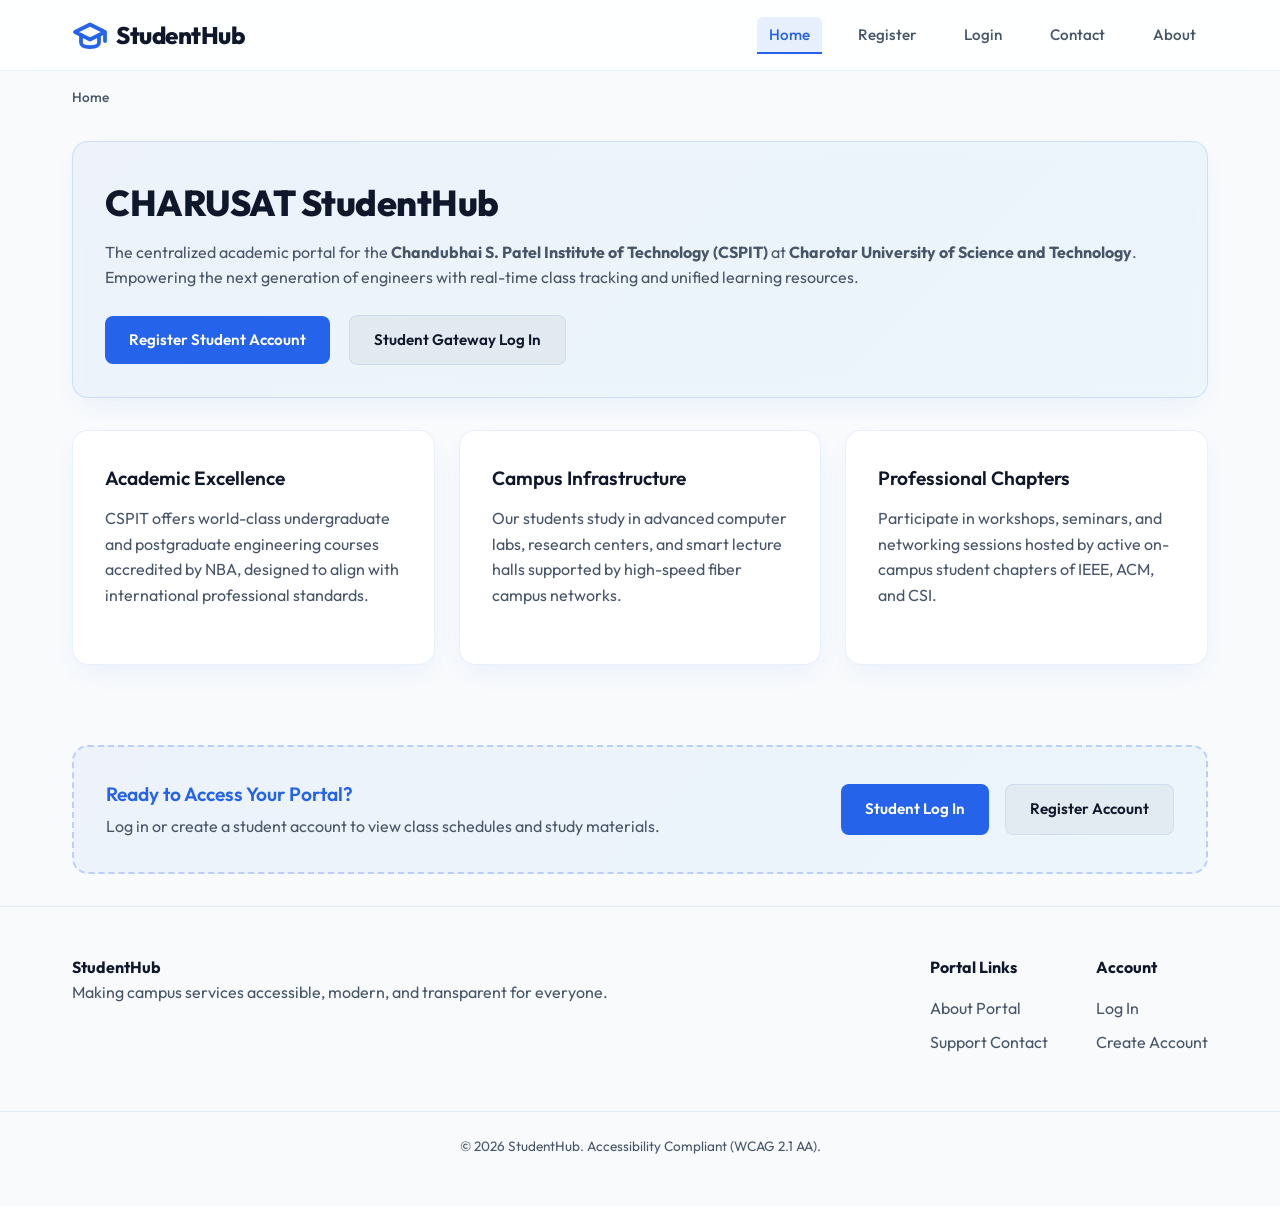
==== index.html @ b50165df "Initial commit" ====
<!DOCTYPE html>
<html lang="en">
<head>
  <meta charset="UTF-8">
  <meta name="viewport" content="width=device-width, initial-scale=1.0">
  <title>StudentHub - Empowering Campus Life</title>
  <meta name="description" content="Welcome to StudentHub, the central portal for students to manage timetable, courses, events, and community feedback.">
  <link rel="stylesheet" href="css/styles.css">
  <script src="js/auth.js" defer></script>
</head>
<body>

  <!-- Skip to Content Link -->
  <a href="#main-content" class="skip-link">Skip to main content</a>

  <!-- Header -->
  <header>
    <div class="header-container">
      <a href="index.html" class="logo-link" aria-label="StudentHub Home">
        <span class="logo-icon" aria-hidden="true"></span>
        <span>StudentHub</span>
      </a>
      <nav class="primary-nav" aria-label="Main Navigation">
        <ul>
          <li><a href="index.html" aria-current="page">Home</a></li>
          <li><a href="about.html">About</a></li>
          <li><a href="register.html">Register</a></li>
          <li><a href="login.html">Login</a></li>
          <li><a href="dashboard.html">Dashboard</a></li>
          <li><a href="timetable.html">Timetable</a></li>
          <li><a href="material.html">Material</a></li>
          <li><a href="events.html">Events</a></li>
          <li><a href="profile.html">Profile</a></li>
          <li><a href="contact.html">Contact</a></li>        </ul>
      </nav>
    </div>
  </header>

  <!-- Breadcrumbs -->
  <nav class="breadcrumbs-nav" aria-label="Breadcrumb">
    <ol class="breadcrumbs">
      <li aria-current="page">Home</li>
    </ol>
  </nav>

  <!-- Main Content Area -->
  <main id="main-content">
    <section class="panel" aria-labelledby="welcome-heading" style="background: linear-gradient(135deg, rgba(37, 99, 235, 0.05) 0%, rgba(14, 165, 233, 0.05) 100%); border: 1px solid rgba(37, 99, 235, 0.15);">
      <h1 id="welcome-heading">CHARUSAT StudentHub</h1>
      <p>The centralized academic portal for the <strong>Chandubhai S. Patel Institute of Technology (CSPIT)</strong> at <strong>Charotar University of Science and Technology</strong>. Empowering the next generation of engineers with real-time class tracking and unified learning resources.</p>
      <div style="margin-top: 1.5rem;">
        <a href="register.html" class="btn btn-primary" style="margin-right: 1rem;">Register Student Account</a>
        <a href="login.html" class="btn btn-secondary">Student Gateway Log In</a>
      </div>
    </section>

    <div class="grid-cols-3">
      <article class="panel" aria-labelledby="feat-academic">
        <h3 id="feat-academic">Academic Excellence</h3>
        <p>CSPIT offers world-class undergraduate and postgraduate engineering courses accredited by NBA, designed to align with international professional standards.</p>
      </article>

      <article class="panel" aria-labelledby="feat-infrastructure">
        <h3 id="feat-infrastructure">Campus Infrastructure</h3>
        <p>Our students study in advanced computer labs, research centers, and smart lecture halls supported by high-speed fiber campus networks.</p>
      </article>

      <article class="panel" aria-labelledby="feat-chapters">
        <h3 id="feat-chapters">Professional Chapters</h3>
        <p>Participate in workshops, seminars, and networking sessions hosted by active on-campus student chapters of IEEE, ACM, and CSI.</p>
      </article>
    </div>
        <div class="next-step-panel">
      <div class="next-step-content">
        <h3>Ready to Access Your Portal?</h3>
        <p>Log in or create a student account to view class schedules and study materials.</p>
      </div>
      <div style="display: flex; gap: 1rem;">
        <a href="login.html" class="btn btn-primary">Student Log In</a>
        <a href="register.html" class="btn btn-secondary">Register Account</a>
      </div>
    </div>
  </main>


  <!-- Footer -->
  <footer>
    <div class="footer-container">
      <div class="footer-info">
        <h4>StudentHub</h4>
        <p>Making campus services accessible, modern, and transparent for everyone.</p>
      </div>
      <div class="footer-links">
        <nav class="footer-section" aria-label="Quick Links">
          <h4>Portal Links</h4>
          <ul>
            <li><a href="about.html">About Portal</a></li>            <li><a href="contact.html">Support Contact</a></li>
          </ul>
        </nav>
        <nav class="footer-section" aria-label="Account Links">
          <h4>Account</h4>
          <ul>
            <li><a href="login.html">Log In</a></li>
            <li><a href="register.html">Create Account</a></li>          </ul>
        </nav>
      </div>
    </div>
    <div class="footer-bottom">
      <p>&copy; 2026 StudentHub. Accessibility Compliant (WCAG 2.1 AA).</p>
    </div>
  </footer>

</body>
</html>
---- css/styles.css ----
/* StudentHub Unified Design & Accessibility Stylesheet */

@import url('https://fonts.googleapis.com/css2?family=Outfit:wght@300;400;500;600;700;800&display=swap');

:root {
  /* Color Palette (Clean White & Blue Theme) */
  --bg-color: #f8fafc;
  --bg-gradient: radial-gradient(circle at 10% 20%, rgba(37, 99, 235, 0.05) 0%, transparent 40%), radial-gradient(circle at 90% 80%, rgba(14, 165, 233, 0.05) 0%, transparent 40%), #ffffff;
  --panel-bg: rgba(255, 255, 255, 0.95);
  --panel-border: rgba(37, 99, 235, 0.1);
  --primary: #2563eb;
  --primary-hover: #1d4ed8;
  --accent: #0ea5e9;
  --accent-hover: #0284c7;
  --text-main: #0f172a;
  --text-muted: #475569;
  --focus-outline: #2563eb;
  --card-shadow: 0 10px 30px -10px rgba(37, 99, 235, 0.1);
  --error: #dc2626;
  --success: #16a34a;
  
  /* Transition and Border Radius */
  --radius: 16px;
  --transition: all 0.3s cubic-bezier(0.4, 0, 0.2, 1);
}

/* Base Accessibility & Reset Settings */
*, *::before, *::after {
  box-sizing: border-box;
  margin: 0;
  padding: 0;
}

body {
  font-family: 'Outfit', -apple-system, BlinkMacSystemFont, "Segoe UI", Roboto, sans-serif;
  background: var(--bg-color);
  background-image: var(--bg-gradient);
  background-attachment: fixed;
  color: var(--text-main);
  min-height: 100vh;
  line-height: 1.6;
  display: flex;
  flex-direction: column;
  overflow-x: hidden;
}

/* Keyboard Accessibility Focus Indicator */
*:focus-visible {
  outline: 3px solid var(--focus-outline);
  outline-offset: 4px;
}

/* Skip to main content link - critical for keyboard users */
.skip-link {
  position: absolute;
  top: -100px;
  left: 1rem;
  background: var(--primary);
  color: #fff;
  padding: 0.75rem 1.5rem;
  border-radius: 0 0 8px 8px;
  text-decoration: none;
  font-weight: 600;
  z-index: 10000;
  transition: top 0.2s ease;
}

.skip-link:focus-visible {
  top: 0;
}

/* Global Portal Structure Layout */
header {
  background: rgba(255, 255, 255, 0.85);
  backdrop-filter: blur(12px);
  -webkit-backdrop-filter: blur(12px);
  border-bottom: 1px solid var(--panel-border);
  position: sticky;
  top: 0;
  z-index: 1000;
}

.header-container {
  max-width: 1200px;
  margin: 0 auto;
  padding: 1rem 2rem;
  display: flex;
  align-items: center;
  justify-content: space-between;
  flex-wrap: wrap;
  gap: 1rem;
}

.logo-link {
  text-decoration: none;
  color: var(--text-main);
  display: flex;
  align-items: center;
  gap: 0.5rem;
  font-weight: 800;
  font-size: 1.5rem;
  letter-spacing: -0.5px;
}

.logo-icon {
  background-image: url("data:image/svg+xml;utf8,<svg xmlns='http://www.w3.org/2000/svg' viewBox='0 0 24 24' fill='none' stroke='%232563eb' stroke-width='2.5' stroke-linecap='round' stroke-linejoin='round'><path d='M22 10v6M2 10l10-5 10 5-10 5z'/><path d='M6 12v5c0 2 2 3 6 3s6-1 6-3v-5'/></svg>");
  background-repeat: no-repeat;
  background-position: center;
  background-size: contain;
  width: 36px;
  height: 36px;
  display: inline-block;
}

/* Main Navigation Menu */
nav.primary-nav ul {
  display: flex;
  list-style: none;
  gap: 1.5rem;
  flex-wrap: wrap;
}

nav.primary-nav a {
  color: var(--text-muted);
  text-decoration: none;
  font-weight: 500;
  font-size: 0.95rem;
  padding: 0.5rem 0.75rem;
  border-radius: 6px;
  transition: var(--transition);
}

nav.primary-nav a:hover,
nav.primary-nav a:focus-visible {
  color: var(--text-main);
  background: rgba(37, 99, 235, 0.08);
}

nav.primary-nav a[aria-current="page"] {
  color: var(--primary);
  background: rgba(37, 99, 235, 0.1);
  border-bottom: 2px solid var(--primary);
  border-bottom-left-radius: 0;
  border-bottom-right-radius: 0;
}

/* Breadcrumbs Section */
.breadcrumbs-nav {
  max-width: 1200px;
  width: 100%;
  margin: 1rem auto 0;
  padding: 0 2rem;
}

.breadcrumbs {
  display: flex;
  list-style: none;
  gap: 0.5rem;
  font-size: 0.85rem;
  color: var(--text-muted);
}

.breadcrumbs li:not(:last-child)::after {
  content: "/";
  margin-left: 0.5rem;
}

.breadcrumbs a {
  color: var(--primary);
  text-decoration: none;
}

.breadcrumbs a:hover {
  text-decoration: underline;
}

.breadcrumbs li[aria-current="page"] {
  color: var(--text-muted);
  font-weight: 500;
}

/* Main Frame wrapper */
main {
  max-width: 1200px;
  width: 100%;
  margin: 0 auto;
  padding: 2rem;
  flex: 1;
}

/* Typography & Headers */
h1 {
  font-size: 2.25rem;
  font-weight: 800;
  margin-bottom: 0.5rem;
  letter-spacing: -0.5px;
}

h2 {
  font-size: 1.5rem;
  font-weight: 700;
  margin-bottom: 1.25rem;
  color: var(--text-main);
  border-left: 4px solid var(--primary);
  padding-left: 0.75rem;
}

h3 {
  font-size: 1.2rem;
  font-weight: 600;
  margin-bottom: 0.75rem;
}

p {
  color: var(--text-muted);
  margin-bottom: 1.5rem;
}

/* General Layout helpers & Panels */
.grid-cols-2 {
  display: grid;
  grid-template-columns: repeat(2, 1fr);
  gap: 2rem;
}

.grid-cols-3 {
  display: grid;
  grid-template-columns: repeat(3, 1fr);
  gap: 1.5rem;
}

@media (max-width: 900px) {
  .grid-cols-3 {
    grid-template-columns: repeat(2, 1fr);
  }
}

@media (max-width: 600px) {
  .grid-cols-2,
  .grid-cols-3 {
    grid-template-columns: 1fr;
  }
}

.panel {
  background: var(--panel-bg);
  border: 1px solid var(--panel-border);
  box-shadow: var(--card-shadow);
  backdrop-filter: blur(8px);
  -webkit-backdrop-filter: blur(8px);
  border-radius: var(--radius);
  padding: 2rem;
  margin-bottom: 2rem;
}

.panel:hover {
  border-color: rgba(99, 102, 241, 0.25);
  box-shadow: 0 10px 40px 0 rgba(99, 102, 241, 0.1);
  transition: var(--transition);
}

/* Buttons */
.btn {
  display: inline-flex;
  align-items: center;
  justify-content: center;
  padding: 0.75rem 1.5rem;
  font-weight: 600;
  border-radius: 8px;
  border: none;
  cursor: pointer;
  transition: var(--transition);
  text-decoration: none;
  font-family: inherit;
  font-size: 0.95rem;
}

.btn-primary {
  background: var(--primary);
  color: #fff;
}

.btn-primary:hover {
  background: var(--primary-hover);
}

.btn-secondary {
  background: rgba(0, 0, 0, 0.04);
  color: var(--text-main);
  border: 1px solid var(--panel-border);
}

.btn-secondary:hover {
  background: rgba(0, 0, 0, 0.08);
}

/* Accessible Forms */
.form-group {
  margin-bottom: 1.5rem;
  display: flex;
  flex-direction: column;
}

label {
  font-weight: 600;
  font-size: 0.9rem;
  margin-bottom: 0.5rem;
  color: var(--text-main);
}

input[type="text"],
input[type="email"],
input[type="password"],
input[type="date"],
select,
textarea {
  width: 100%;
  padding: 0.75rem 1rem;
  background: #ffffff;
  border: 1px solid var(--panel-border);
  border-radius: 8px;
  color: var(--text-main);
  font-family: inherit;
  font-size: 0.95rem;
  transition: var(--transition);
}

input:focus,
select:focus,
textarea:focus {
  border-color: var(--primary);
  background: #ffffff;
  outline: none;
}

.form-helper {
  font-size: 0.8rem;
  color: var(--text-muted);
  margin-top: 0.25rem;
}

fieldset {
  border: 1px solid var(--panel-border);
  border-radius: 8px;
  padding: 1.5rem;
  margin-bottom: 1.5rem;
}

legend {
  padding: 0 0.5rem;
  font-weight: 700;
  color: var(--text-main);
}

/* Time Table styles */
.table-responsive {
  width: 100%;
  overflow-x: auto;
}

table.accessible-table {
  width: 100%;
  border-collapse: collapse;
  margin: 1.5rem 0;
  text-align: left;
}

table.accessible-table th, 
table.accessible-table td {
  padding: 1rem;
  border-bottom: 1px solid var(--panel-border);
}

table.accessible-table th {
  background: rgba(37, 99, 235, 0.08);
  font-weight: 700;
  color: var(--text-main);
}

table.accessible-table tr:hover td {
  background: rgba(37, 99, 235, 0.02);
}

/* FAQ Details disclosure styling */
details.faq-item {
  background: rgba(255, 255, 255, 0.7);
  border: 1px solid var(--panel-border);
  border-radius: 8px;
  margin-bottom: 1rem;
  overflow: hidden;
  transition: var(--transition);
}

details.faq-item summary {
  padding: 1.25rem;
  font-weight: 600;
  cursor: pointer;
  list-style: none;
  display: flex;
  justify-content: space-between;
  align-items: center;
}

details.faq-item summary::-webkit-details-marker {
  display: none;
}

details.faq-item summary::after {
  content: "+";
  font-size: 1.25rem;
  font-weight: bold;
  color: var(--primary);
  transition: transform 0.2s ease;
}

details.faq-item[open] summary::after {
  content: "−";
}

details.faq-item[open] {
  background: #ffffff;
  border-color: rgba(37, 99, 235, 0.3);
}

.faq-content {
  padding: 0 1.25rem 1.25rem 1.25rem;
  border-top: 1px solid var(--panel-border);
  color: var(--text-muted);
}

/* Footer Section */
footer {
  background: #f8fafc;
  border-top: 1px solid var(--panel-border);
  margin-top: auto;
}

.footer-container {
  max-width: 1200px;
  margin: 0 auto;
  padding: 3rem 2rem;
  display: flex;
  flex-wrap: wrap;
  justify-content: space-between;
  gap: 2rem;
}

.footer-info {
  flex: 1 1 300px;
}

.footer-links {
  display: flex;
  gap: 3rem;
  flex-wrap: wrap;
}

.footer-section h4 {
  margin-bottom: 1rem;
  font-weight: 700;
}

.footer-section ul {
  list-style: none;
}

.footer-section li {
  margin-bottom: 0.5rem;
}

.footer-section a {
  color: var(--text-muted);
  text-decoration: none;
  transition: var(--transition);
}

.footer-section a:hover {
  color: var(--text-main);
}

.footer-bottom {
  border-top: 1px solid var(--panel-border);
  padding: 1.5rem 2rem;
  text-align: center;
  font-size: 0.85rem;
  color: var(--text-muted);
}

/* Utility alert boxes */
.alert {
  padding: 1rem;
  border-radius: 8px;
  margin-bottom: 1.5rem;
  display: flex;
  align-items: center;
  gap: 0.75rem;
}

.alert-info {
  background: rgba(14, 165, 233, 0.1);
  border: 1px solid rgba(14, 165, 233, 0.2);
  color: #0284c7;
}

.alert-success {
  background: rgba(22, 163, 74, 0.1);
  border: 1px solid rgba(22, 163, 74, 0.2);
  color: #16a34a;
}

/* Next Step Navigation Card - Sequential Flow */
.next-step-panel {
  background: linear-gradient(135deg, rgba(37, 99, 235, 0.05) 0%, rgba(14, 165, 233, 0.05) 100%);
  border: 2px dashed rgba(37, 99, 235, 0.25);
  border-radius: var(--radius);
  padding: 2rem;
  margin-top: 3rem;
  display: flex;
  justify-content: space-between;
  align-items: center;
  flex-wrap: wrap;
  gap: 1.5rem;
  transition: var(--transition);
}

.next-step-panel:hover {
  border-color: var(--primary);
  background: linear-gradient(135deg, rgba(37, 99, 235, 0.08) 0%, rgba(14, 165, 233, 0.08) 100%);
  box-shadow: var(--card-shadow);
  transform: translateY(-2px);
}

.next-step-content h3 {
  color: var(--primary);
  margin-bottom: 0.25rem;
}

.next-step-content p {
  margin-bottom: 0;
}

/* Logout link special style */
.logout-link {
  color: var(--error) !important;
}
.logout-link:hover {
  background: rgba(220, 38, 38, 0.08) !important;
}

/* Tabbed Gateway Interface */
.tab-container {
  display: flex;
  margin-bottom: 2rem;
  border-bottom: 2px solid var(--panel-border);
  gap: 1rem;
}

.tab-btn {
  flex: 1;
  padding: 1rem;
  font-family: inherit;
  font-size: 1.1rem;
  font-weight: 700;
  background: none;
  border: none;
  color: var(--text-muted);
  cursor: pointer;
  transition: var(--transition);
  border-bottom: 3px solid transparent;
  margin-bottom: -2px;
}

.tab-btn.active-tab {
  color: var(--primary);
  border-bottom-color: var(--primary);
}

.tab-btn:hover {
  color: var(--text-main);
  background: rgba(37, 99, 235, 0.04);
  border-radius: var(--radius) var(--radius) 0 0;
}

.tab-pane {
  display: none;
}

.tab-pane.active-pane {
  display: block;
  animation: fadeIn 0.4s ease-out;
}

@keyframes fadeIn {
  from { opacity: 0; transform: translateY(10px); }
  to { opacity: 1; transform: translateY(0); }
}

/* Modal / Popup styling */
.modal-overlay {
  position: fixed;
  top: 0;
  left: 0;
  width: 100%;
  height: 100%;
  background: rgba(15, 23, 42, 0.5);
  backdrop-filter: blur(8px);
  display: flex;
  align-items: center;
  justify-content: center;
  z-index: 1000;
  opacity: 0;
  pointer-events: none;
  transition: opacity 0.3s ease;
}

.modal-overlay.show-modal {
  opacity: 1;
  pointer-events: auto;
}

.modal-content {
  background: var(--panel-bg);
  border: 1px solid var(--panel-border);
  border-radius: var(--radius);
  max-width: 500px;
  width: 90%;
  padding: 2.5rem;
  box-shadow: 0 25px 50px -12px rgba(37, 99, 235, 0.25);
  transform: translateY(30px);
  transition: transform 0.3s cubic-bezier(0.34, 1.56, 0.64, 1);
}

.modal-overlay.show-modal .modal-content {
  transform: translateY(0);
}

.modal-header {
  display: flex;
  justify-content: space-between;
  align-items: center;
  margin-bottom: 1.5rem;
}

.modal-title {
  font-size: 1.5rem;
  font-weight: 800;
  color: var(--primary);
}

.modal-close-btn {
  background: none;
  border: none;
  font-size: 1.5rem;
  color: var(--text-muted);
  cursor: pointer;
  transition: var(--transition);
}

.modal-close-btn:hover {
  color: var(--error);
}

.modal-body {
  margin-bottom: 2rem;
}

.modal-body ul {
  list-style: none;
  padding: 0;
}

.modal-body li {
  position: relative;
  padding-left: 1.5rem;
  margin-bottom: 0.75rem;
  font-size: 1rem;
}

.modal-body li::before {
  content: "⚡";
  position: absolute;
  left: 0;
  top: 0;
}
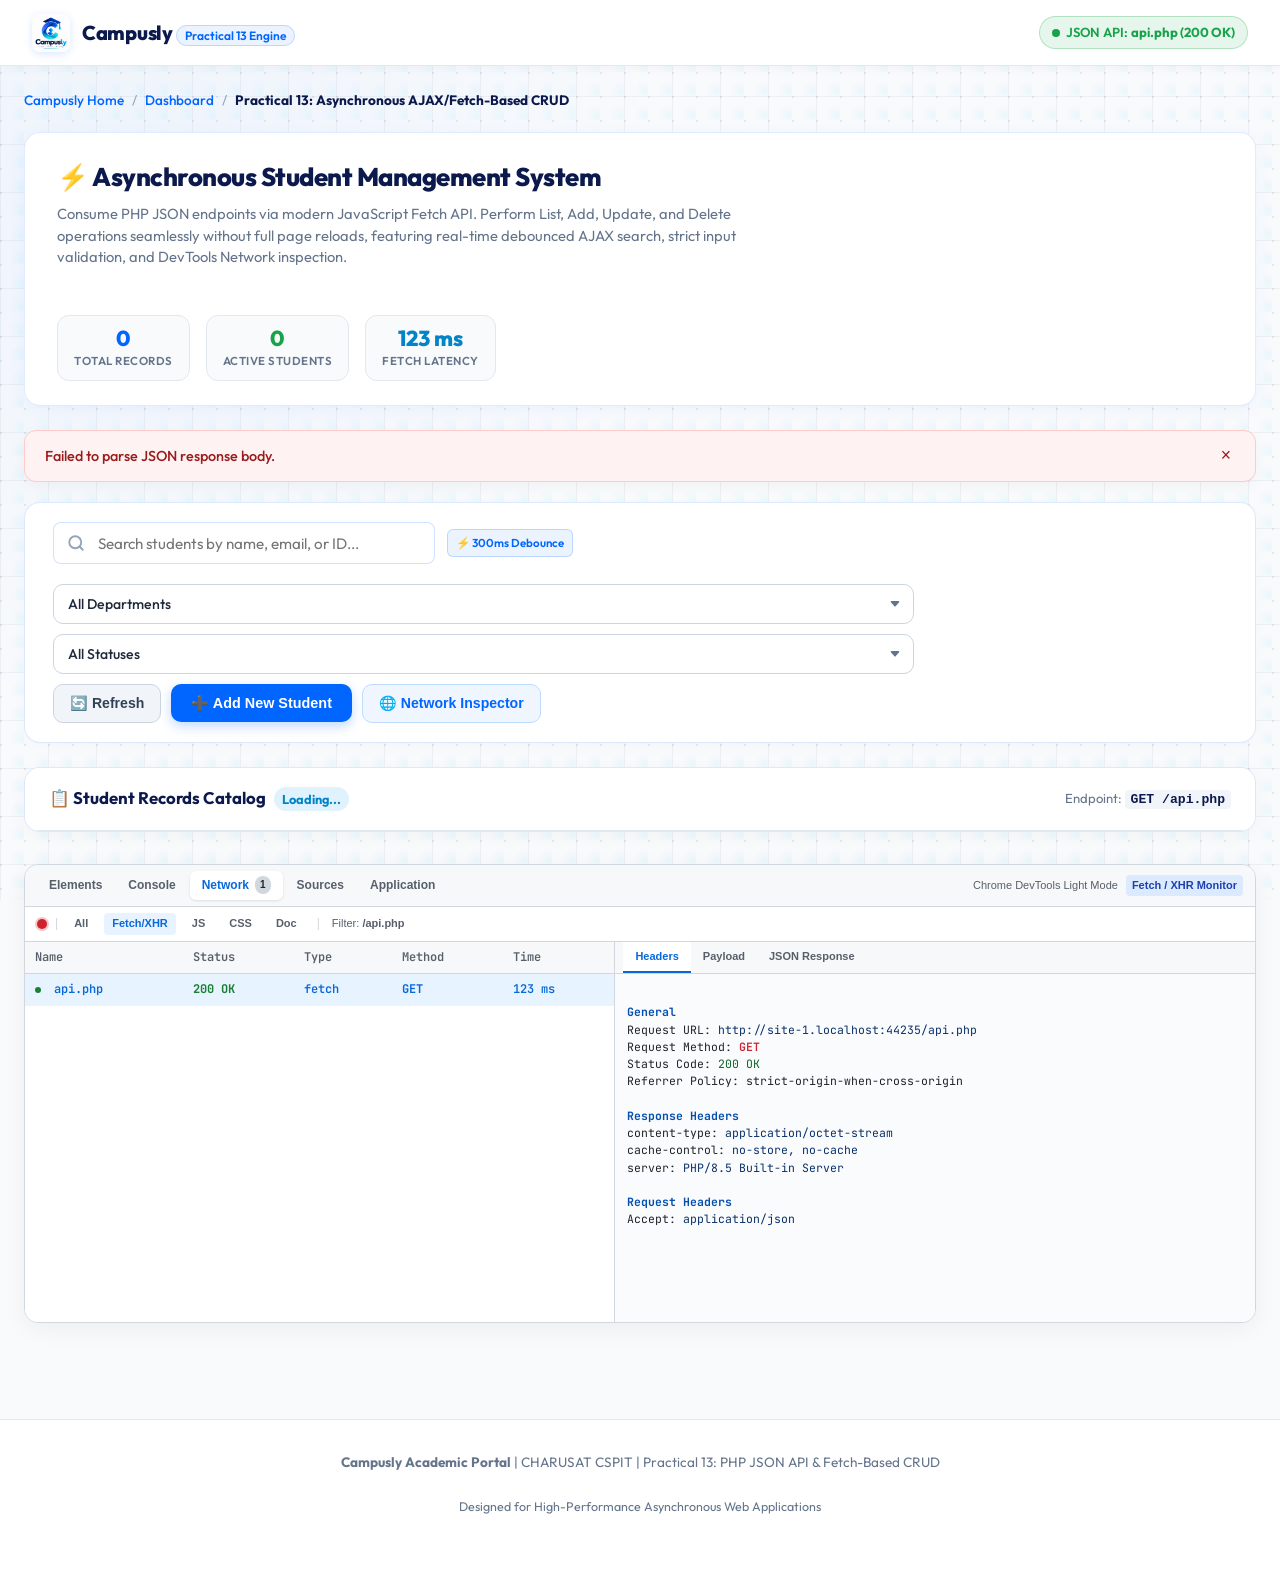
==== commit e29072d8: "feat(practical-15): complete integration, studenthub.sql dump, testing & security report, light-mode" ====
--- a/index.html
+++ b/index.html
@@ -1,114 +1,1336 @@
 <!DOCTYPE html>
-<html lang="en">
+<html lang="en" data-theme="light">
 <head>
   <meta charset="UTF-8">
   <meta name="viewport" content="width=device-width, initial-scale=1.0">
-  <title>StudentHub - Empowering Campus Life</title>
-  <meta name="description" content="Welcome to StudentHub, the central portal for students to manage timetable, courses, events, and community feedback.">
+  <title>Practical 13: PHP JSON API & Fetch-Based CRUD - Campusly</title>
+  <link rel="icon" type="image/png" href="images/favicon.png">
+  <link rel="preconnect" href="https://fonts.googleapis.com">
+  <link rel="preconnect" href="https://fonts.gstatic.com" crossorigin>
+  <link href="https://fonts.googleapis.com/css2?family=Outfit:wght@300;400;500;600;700;800&family=JetBrains+Mono:wght@400;500;600&display=swap" rel="stylesheet">
   <link rel="stylesheet" href="css/styles.css">
-  <script src="js/auth.js" defer></script>
+  
+  <style>
+    /* Practical 13 Enhanced High-Contrast Light Theme Custom Styles */
+    :root {
+      --font-mono: 'JetBrains Mono', Menlo, Consolas, monospace;
+      --dt-bg: #ffffff;
+      --dt-border: #d0d7de;
+      --dt-header: #f6f8fa;
+      --dt-row-hover: #f3f4f6;
+      --dt-selected: #e7f3ff;
+      --dt-text: #1f2328;
+      --dt-text-secondary: #57606a;
+      --status-200: #1a7f37;
+      --status-400: #cf222e;
+    }
+
+    body {
+      background-color: #f8fafc;
+      color: #1e293b;
+      font-family: 'Outfit', -apple-system, BlinkMacSystemFont, sans-serif;
+      min-height: 100vh;
+      margin: 0;
+      padding: 0;
+    }
+
+    /* Top Navigation Bar */
+    .top-navbar {
+      background: #ffffff;
+      border-bottom: 1px solid rgba(0, 102, 255, 0.14);
+      padding: 0.85rem 2rem;
+      display: flex;
+      align-items: center;
+      justify-content: space-between;
+      box-shadow: 0 2px 10px rgba(0, 0, 0, 0.03);
+      position: sticky;
+      top: 0;
+      z-index: 50;
+    }
+
+    .brand-block {
+      display: flex;
+      align-items: center;
+      gap: 12px;
+      text-decoration: none;
+    }
+
+    .brand-logo-img {
+      height: 38px;
+      width: auto;
+      object-fit: contain;
+    }
+
+    .brand-title {
+      font-size: 1.25rem;
+      font-weight: 800;
+      color: #0b194c;
+      letter-spacing: -0.3px;
+    }
+
+    .brand-subtitle {
+      font-size: 0.75rem;
+      font-weight: 600;
+      color: #0066ff;
+      background: rgba(0, 102, 255, 0.08);
+      padding: 2px 8px;
+      border-radius: 9999px;
+      border: 1px solid rgba(0, 102, 255, 0.2);
+    }
+
+    .nav-actions {
+      display: flex;
+      align-items: center;
+      gap: 12px;
+    }
+
+    .badge-live-api {
+      display: inline-flex;
+      align-items: center;
+      gap: 6px;
+      padding: 5px 12px;
+      border-radius: 9999px;
+      font-size: 0.82rem;
+      font-weight: 600;
+      background: rgba(22, 163, 74, 0.1);
+      color: #16a34a;
+      border: 1px solid rgba(22, 163, 74, 0.25);
+    }
+
+    .pulse-dot {
+      width: 8px;
+      height: 8px;
+      border-radius: 50%;
+      background: #16a34a;
+      box-shadow: 0 0 0 0 rgba(22, 163, 74, 0.7);
+      animation: pulse-green 1.8s infinite;
+    }
+
+    @keyframes pulse-green {
+      0% { box-shadow: 0 0 0 0 rgba(22, 163, 74, 0.7); }
+      70% { box-shadow: 0 0 0 6px rgba(22, 163, 74, 0); }
+      100% { box-shadow: 0 0 0 0 rgba(22, 163, 74, 0); }
+    }
+
+    /* Main Container */
+    .app-container {
+      max-width: 1440px;
+      margin: 1.5rem auto 3rem;
+      padding: 0 1.5rem;
+    }
+
+    /* Breadcrumbs */
+    .breadcrumb-trail {
+      display: flex;
+      align-items: center;
+      gap: 8px;
+      font-size: 0.85rem;
+      color: #64748b;
+      margin-bottom: 1.25rem;
+    }
+    .breadcrumb-trail a {
+      color: #0066ff;
+      text-decoration: none;
+      font-weight: 500;
+    }
+    .breadcrumb-trail span {
+      color: #94a3b8;
+    }
+
+    /* Page Header */
+    .page-hero {
+      background: #ffffff;
+      border: 1px solid rgba(0, 102, 255, 0.12);
+      border-radius: 16px;
+      padding: 1.5rem 2rem;
+      margin-bottom: 1.5rem;
+      box-shadow: 0 4px 20px -2px rgba(0, 102, 255, 0.06);
+      display: flex;
+      flex-wrap: wrap;
+      align-items: center;
+      justify-content: space-between;
+      gap: 1.5rem;
+    }
+
+    .hero-text h1 {
+      font-size: 1.6rem;
+      font-weight: 800;
+      color: #0b194c;
+      margin-bottom: 0.35rem;
+      display: flex;
+      align-items: center;
+      gap: 10px;
+    }
+
+    .hero-text p {
+      color: #64748b;
+      font-size: 0.92rem;
+      max-width: 720px;
+      line-height: 1.45;
+    }
+
+    /* Quick Stats */
+    .stats-row {
+      display: flex;
+      gap: 1rem;
+    }
+    .stat-pill {
+      background: #f8fafc;
+      border: 1px solid #e2e8f0;
+      border-radius: 12px;
+      padding: 0.6rem 1rem;
+      text-align: center;
+      min-width: 100px;
+    }
+    .stat-pill .num {
+      font-size: 1.35rem;
+      font-weight: 800;
+      color: #0066ff;
+      line-height: 1.2;
+    }
+    .stat-pill .label {
+      font-size: 0.72rem;
+      font-weight: 600;
+      text-transform: uppercase;
+      letter-spacing: 0.5px;
+      color: #64748b;
+    }
+
+    /* Toolbar Panel */
+    .toolbar-panel {
+      background: #ffffff;
+      border: 1px solid rgba(0, 102, 255, 0.14);
+      border-radius: 16px;
+      padding: 1.2rem 1.75rem;
+      margin-bottom: 1.5rem;
+      box-shadow: 0 4px 18px rgba(0, 0, 0, 0.02);
+      display: flex;
+      flex-wrap: wrap;
+      align-items: center;
+      justify-content: space-between;
+      gap: 1.25rem;
+    }
+
+    .toolbar-search-group {
+      display: flex;
+      align-items: center;
+      gap: 12px;
+      flex: 1;
+      min-width: 340px;
+      max-width: 520px;
+    }
+
+    .search-input-wrapper {
+      position: relative;
+      flex: 1;
+      display: flex;
+      align-items: center;
+    }
+
+    .search-input-wrapper svg {
+      position: absolute;
+      left: 14px;
+      top: 50%;
+      transform: translateY(-50%);
+      color: #94a3b8;
+      width: 18px;
+      height: 18px;
+      pointer-events: none;
+    }
+
+    .search-input {
+      width: 100%;
+      padding: 0.65rem 1rem 0.65rem 2.75rem !important;
+      border-radius: 10px;
+      border: 1.5px solid #cbd5e1;
+      background: #ffffff;
+      font-size: 0.92rem;
+      color: #0f172a;
+      transition: all 0.2s ease;
+      font-family: inherit;
+    }
+    .search-input:focus {
+      outline: none;
+      border-color: #0066ff;
+      box-shadow: 0 0 0 3px rgba(0, 102, 255, 0.15);
+    }
+
+    .debounce-badge {
+      font-size: 0.72rem;
+      font-weight: 600;
+      color: #0066ff;
+      background: rgba(0, 102, 255, 0.08);
+      border: 1px solid rgba(0, 102, 255, 0.2);
+      border-radius: 6px;
+      padding: 4px 8px;
+      white-space: nowrap;
+      display: flex;
+      align-items: center;
+      gap: 4px;
+    }
+
+    .toolbar-filters {
+      display: flex;
+      align-items: center;
+      gap: 10px;
+      flex-wrap: wrap;
+    }
+
+    .select-control {
+      padding: 0.62rem 2.2rem 0.62rem 0.85rem;
+      border-radius: 10px;
+      border: 1.5px solid #cbd5e1;
+      background: #ffffff url("data:image/svg+xml,%3Csvg xmlns='http://www.w3.org/2000/svg' width='12' height='12' fill='%2364748b' viewBox='0 0 16 16'%3E%3Cpath d='M7.247 11.14 2.451 5.658C1.885 5.013 2.345 4 3.204 4h9.592a1 1 0 0 1 .753 1.659l-4.796 5.48a1 1 0 0 1-1.506 0z'/%3E%3C/svg%3E") no-repeat right 0.75rem center;
+      font-size: 0.88rem;
+      color: #1e293b;
+      font-weight: 500;
+      cursor: pointer;
+      appearance: none;
+      -webkit-appearance: none;
+      transition: border-color 0.2s;
+    }
+    .select-control:focus {
+      outline: none;
+      border-color: #0066ff;
+    }
+
+    .btn-action-primary {
+      display: inline-flex;
+      align-items: center;
+      gap: 8px;
+      background: #0066ff;
+      color: #ffffff;
+      font-weight: 600;
+      font-size: 0.9rem;
+      padding: 0.65rem 1.25rem;
+      border-radius: 10px;
+      border: none;
+      cursor: pointer;
+      transition: all 0.2s ease;
+      box-shadow: 0 4px 12px rgba(0, 102, 255, 0.25);
+    }
+    .btn-action-primary:hover {
+      background: #0052cc;
+      transform: translateY(-1px);
+      box-shadow: 0 6px 16px rgba(0, 102, 255, 0.35);
+    }
+
+    .btn-action-secondary {
+      display: inline-flex;
+      align-items: center;
+      gap: 6px;
+      background: #f1f5f9;
+      color: #334155;
+      font-weight: 600;
+      font-size: 0.88rem;
+      padding: 0.65rem 1rem;
+      border-radius: 10px;
+      border: 1px solid #cbd5e1;
+      cursor: pointer;
+      transition: all 0.2s;
+    }
+    .btn-action-secondary:hover {
+      background: #e2e8f0;
+      color: #0f172a;
+    }
+
+    .btn-action-inspect {
+      display: inline-flex;
+      align-items: center;
+      gap: 6px;
+      background: #eff6ff;
+      color: #0066ff;
+      border: 1px solid #bfdbfe;
+      font-weight: 600;
+      font-size: 0.88rem;
+      padding: 0.65rem 1rem;
+      border-radius: 10px;
+      cursor: pointer;
+      transition: all 0.2s;
+    }
+    .btn-action-inspect:hover {
+      background: #dbeafe;
+    }
+
+    /* Live Notification Toast / Feedback Banner */
+    .feedback-banner {
+      display: none;
+      align-items: center;
+      justify-content: space-between;
+      padding: 0.85rem 1.25rem;
+      border-radius: 12px;
+      margin-bottom: 1.25rem;
+      font-size: 0.9rem;
+      font-weight: 500;
+      box-shadow: 0 4px 14px rgba(0, 0, 0, 0.04);
+      animation: slideDown 0.3s ease;
+    }
+    @keyframes slideDown {
+      from { opacity: 0; transform: translateY(-8px); }
+      to { opacity: 1; transform: translateY(0); }
+    }
+    .feedback-banner.success {
+      display: flex;
+      background: #f0fdf4;
+      color: #166534;
+      border: 1.5px solid #bbf7d0;
+    }
+    .feedback-banner.error {
+      display: flex;
+      background: #fef2f2;
+      color: #991b1b;
+      border: 1.5px solid #fecaca;
+    }
+    .feedback-banner.info {
+      display: flex;
+      background: #eff6ff;
+      color: #1e40af;
+      border: 1.5px solid #bfdbfe;
+    }
+    .feedback-banner .btn-dismiss {
+      background: transparent;
+      border: none;
+      font-size: 1.1rem;
+      cursor: pointer;
+      color: inherit;
+      padding: 0 4px;
+      line-height: 1;
+    }
+
+    /* Data Table Card */
+    .table-panel {
+      background: #ffffff;
+      border: 1px solid rgba(0, 102, 255, 0.14);
+      border-radius: 16px;
+      overflow: hidden;
+      box-shadow: 0 4px 20px rgba(0, 0, 0, 0.03);
+      margin-bottom: 2rem;
+    }
+
+    .table-panel-header {
+      padding: 1.1rem 1.5rem;
+      background: #ffffff;
+      border-bottom: 1px solid #e2e8f0;
+      display: flex;
+      align-items: center;
+      justify-content: space-between;
+    }
+    .table-panel-title {
+      font-size: 1.05rem;
+      font-weight: 700;
+      color: #0b194c;
+      display: flex;
+      align-items: center;
+      gap: 8px;
+    }
+
+    .table-responsive {
+      width: 100%;
+      overflow-x: auto;
+    }
+
+    .data-table {
+      width: 100%;
+      border-collapse: collapse;
+      text-align: left;
+    }
+
+    .data-table th {
+      background: #f8fafc;
+      color: #475569;
+      font-size: 0.8rem;
+      font-weight: 700;
+      text-transform: uppercase;
+      letter-spacing: 0.6px;
+      padding: 0.85rem 1.25rem;
+      border-bottom: 1px solid #e2e8f0;
+      user-select: none;
+    }
+
+    .data-table td {
+      padding: 0.95rem 1.25rem;
+      border-bottom: 1px solid #f1f5f9;
+      font-size: 0.92rem;
+      color: #1e293b;
+      vertical-align: middle;
+      transition: background 0.15s;
+    }
+
+    .data-table tr:hover td {
+      background: #f8fafc;
+    }
+
+    .student-id-pill {
+      font-family: var(--font-mono);
+      font-size: 0.8rem;
+      font-weight: 600;
+      background: #f1f5f9;
+      color: #0b194c;
+      padding: 3px 8px;
+      border-radius: 6px;
+      border: 1px solid #e2e8f0;
+    }
+
+    .student-name-cell {
+      font-weight: 600;
+      color: #0b194c;
+      display: flex;
+      align-items: center;
+      gap: 10px;
+    }
+
+    .avatar-mini {
+      width: 32px;
+      height: 32px;
+      border-radius: 50%;
+      background: linear-gradient(135deg, #0066ff 0%, #00d2fe 100%);
+      color: #ffffff;
+      font-size: 0.8rem;
+      font-weight: 700;
+      display: inline-flex;
+      align-items: center;
+      justify-content: center;
+      text-transform: uppercase;
+    }
+
+    .dept-badge {
+      display: inline-block;
+      padding: 3px 10px;
+      border-radius: 9999px;
+      font-size: 0.78rem;
+      font-weight: 700;
+      letter-spacing: 0.4px;
+    }
+    .dept-cse { background: #e0f2fe; color: #0369a1; border: 1px solid #bae6fd; }
+    .dept-ce  { background: #ede9fe; color: #6d28d9; border: 1px solid #ddd6fe; }
+    .dept-it  { background: #fef3c7; color: #b45309; border: 1px solid #fde68a; }
+    .dept-ec  { background: #ffedd5; color: #c2410c; border: 1px solid #fed7aa; }
+
+    .status-badge {
+      display: inline-flex;
+      align-items: center;
+      gap: 6px;
+      padding: 3px 10px;
+      border-radius: 9999px;
+      font-size: 0.78rem;
+      font-weight: 700;
+    }
+    .status-active {
+      background: #f0fdf4;
+      color: #16a34a;
+      border: 1px solid #bbf7d0;
+    }
+    .status-active::before {
+      content: '';
+      width: 6px;
+      height: 6px;
+      border-radius: 50%;
+      background: #16a34a;
+    }
+    .status-inactive {
+      background: #f8fafc;
+      color: #64748b;
+      border: 1px solid #cbd5e1;
+    }
+    .status-inactive::before {
+      content: '';
+      width: 6px;
+      height: 6px;
+      border-radius: 50%;
+      background: #94a3b8;
+    }
+
+    .action-btn-group {
+      display: flex;
+      align-items: center;
+      gap: 8px;
+    }
+
+    .btn-edit {
+      padding: 5px 12px;
+      border-radius: 8px;
+      font-size: 0.82rem;
+      font-weight: 600;
+      background: #f0f9ff;
+      color: #0284c7;
+      border: 1px solid #bae6fd;
+      cursor: pointer;
+      display: inline-flex;
+      align-items: center;
+      gap: 4px;
+      transition: all 0.15s;
+    }
+    .btn-edit:hover {
+      background: #e0f2fe;
+      border-color: #7dd3fc;
+    }
+
+    .btn-delete {
+      padding: 5px 12px;
+      border-radius: 8px;
+      font-size: 0.82rem;
+      font-weight: 600;
+      background: #fef2f2;
+      color: #dc2626;
+      border: 1px solid #fecaca;
+      cursor: pointer;
+      display: inline-flex;
+      align-items: center;
+      gap: 4px;
+      transition: all 0.15s;
+    }
+    .btn-delete:hover {
+      background: #fee2e2;
+      border-color: #fca5a5;
+    }
+
+    /* Loading Spinner State */
+    .loading-state-wrapper {
+      padding: 3rem 1.5rem;
+      text-align: center;
+      display: none;
+    }
+    .loading-spinner {
+      width: 44px;
+      height: 44px;
+      border: 3.5px solid #e2e8f0;
+      border-top-color: #0066ff;
+      border-radius: 50%;
+      animation: spin 0.8s linear infinite;
+      margin: 0 auto 1rem;
+    }
+    @keyframes spin {
+      to { transform: rotate(360deg); }
+    }
+    .loading-text {
+      font-size: 0.95rem;
+      font-weight: 600;
+      color: #0b194c;
+      margin-bottom: 0.25rem;
+    }
+    .loading-sub {
+      font-size: 0.82rem;
+      color: #64748b;
+      font-family: var(--font-mono);
+    }
+
+    /* Empty State */
+    .empty-state {
+      padding: 3.5rem 1.5rem;
+      text-align: center;
+      display: none;
+    }
+    .empty-icon {
+      font-size: 2.5rem;
+      margin-bottom: 0.8rem;
+    }
+    .empty-title {
+      font-size: 1.1rem;
+      font-weight: 700;
+      color: #0b194c;
+      margin-bottom: 0.3rem;
+    }
+    .empty-desc {
+      font-size: 0.88rem;
+      color: #64748b;
+    }
+
+    /* Modal Backdrop & Dialog */
+    .modal-overlay {
+      position: fixed !important;
+      top: 0 !important;
+      left: 0 !important;
+      width: 100vw !important;
+      height: 100vh !important;
+      background: rgba(11, 25, 76, 0.5) !important;
+      backdrop-filter: blur(5px) !important;
+      -webkit-backdrop-filter: blur(5px) !important;
+      display: none !important;
+      align-items: center !important;
+      justify-content: center !important;
+      z-index: 999999 !important;
+      padding: 1rem !important;
+      opacity: 0 !important;
+      pointer-events: none !important;
+      transition: opacity 0.25s ease !important;
+    }
+    .modal-overlay.active {
+      display: flex !important;
+      opacity: 1 !important;
+      pointer-events: auto !important;
+    }
+
+    .modal-card {
+      background: #ffffff !important;
+      border-radius: 18px !important;
+      width: 100% !important;
+      max-width: 520px !important;
+      box-shadow: 0 25px 60px -12px rgba(0, 0, 0, 0.4) !important;
+      border: 1.5px solid rgba(0, 102, 255, 0.25) !important;
+      overflow: hidden !important;
+      animation: modalPop 0.25s cubic-bezier(0.16, 1, 0.3, 1) !important;
+      transform: translateY(0) !important;
+      opacity: 1 !important;
+      pointer-events: auto !important;
+    }
+    @keyframes modalPop {
+      from { transform: scale(0.92); opacity: 0; }
+      to { transform: scale(1); opacity: 1; }
+    }
+
+    .modal-header {
+      padding: 1.25rem 1.75rem;
+      background: #f8fafc;
+      border-bottom: 1px solid #e2e8f0;
+      display: flex;
+      align-items: center;
+      justify-content: space-between;
+    }
+    .modal-title {
+      font-size: 1.15rem;
+      font-weight: 800;
+      color: #0b194c;
+      display: flex;
+      align-items: center;
+      gap: 8px;
+    }
+    .modal-close-btn {
+      background: transparent;
+      border: none;
+      font-size: 1.4rem;
+      line-height: 1;
+      color: #64748b;
+      cursor: pointer;
+      padding: 4px;
+      border-radius: 6px;
+    }
+    .modal-close-btn:hover {
+      color: #0f172a;
+      background: #e2e8f0;
+    }
+
+    .modal-body {
+      padding: 1.5rem 1.75rem;
+    }
+
+    .form-group {
+      margin-bottom: 1.1rem;
+    }
+    .form-label {
+      display: block;
+      font-size: 0.84rem;
+      font-weight: 700;
+      color: #334155;
+      margin-bottom: 0.4rem;
+    }
+    .form-input {
+      width: 100%;
+      padding: 0.65rem 0.9rem;
+      border-radius: 9px;
+      border: 1.5px solid #cbd5e1;
+      font-size: 0.92rem;
+      font-family: inherit;
+      color: #0f172a;
+      transition: all 0.2s;
+    }
+    .form-input:focus {
+      outline: none;
+      border-color: #0066ff;
+      box-shadow: 0 0 0 3px rgba(0, 102, 255, 0.12);
+    }
+    .form-input.is-invalid {
+      border-color: #dc2626 !important;
+      background-color: #fffaf0;
+    }
+    .form-error-feedback {
+      display: none;
+      font-size: 0.78rem;
+      color: #dc2626;
+      font-weight: 600;
+      margin-top: 0.35rem;
+    }
+    .form-error-feedback.visible {
+      display: block;
+    }
+
+    .modal-alert-box {
+      display: none;
+      padding: 0.75rem 1rem;
+      border-radius: 8px;
+      font-size: 0.85rem;
+      margin-bottom: 1.1rem;
+      font-weight: 500;
+    }
+    .modal-alert-box.visible {
+      display: flex;
+      align-items: center;
+      gap: 8px;
+      background: #fef2f2;
+      border: 1px solid #fecaca;
+      color: #991b1b;
+    }
+
+    .modal-footer {
+      padding: 1rem 1.75rem 1.25rem;
+      background: #f8fafc;
+      border-top: 1px solid #e2e8f0;
+      display: flex;
+      justify-content: flex-end;
+      gap: 10px;
+    }
+
+    /* Delete Confirmation Modal Specifics */
+    .delete-confirm-box {
+      text-align: center;
+      padding: 1rem 0;
+    }
+    .delete-warning-icon {
+      width: 56px;
+      height: 56px;
+      border-radius: 50%;
+      background: #fee2e2;
+      color: #dc2626;
+      display: inline-flex;
+      align-items: center;
+      justify-content: center;
+      font-size: 1.75rem;
+      margin-bottom: 1rem;
+    }
+
+    /* =========================================================================
+       AUTHENTIC CHROME DEVTOOLS NETWORK PANEL (LIGHT THEME)
+       ========================================================================= */
+    .devtools-panel {
+      background: #ffffff;
+      border: 1px solid #d0d7de;
+      border-radius: 14px;
+      overflow: hidden;
+      box-shadow: 0 6px 24px rgba(0, 0, 0, 0.05);
+      margin-top: 2rem;
+      font-family: -apple-system, BlinkMacSystemFont, "Segoe UI", Roboto, Helvetica, Arial, sans-serif;
+    }
+
+    .dt-top-toolbar {
+      background: #f6f8fa;
+      border-bottom: 1px solid #d0d7de;
+      padding: 6px 12px;
+      display: flex;
+      align-items: center;
+      justify-content: space-between;
+      gap: 12px;
+    }
+
+    .dt-tabs-left {
+      display: flex;
+      align-items: center;
+      gap: 2px;
+    }
+
+    .dt-tab-item {
+      padding: 5px 12px;
+      font-size: 12px;
+      font-weight: 600;
+      color: #57606a;
+      border-radius: 6px;
+      cursor: pointer;
+      user-select: none;
+      display: flex;
+      align-items: center;
+      gap: 6px;
+    }
+    .dt-tab-item.active {
+      color: #0969da;
+      background: #ffffff;
+      box-shadow: 0 1px 3px rgba(0, 0, 0, 0.1);
+    }
+
+    .dt-filter-bar {
+      background: #ffffff;
+      border-bottom: 1px solid #d0d7de;
+      padding: 6px 12px;
+      display: flex;
+      align-items: center;
+      gap: 8px;
+      font-size: 12px;
+    }
+
+    .dt-record-btn {
+      width: 10px;
+      height: 10px;
+      border-radius: 50%;
+      background: #cf222e;
+      box-shadow: 0 0 0 2px rgba(207, 34, 46, 0.25);
+    }
+
+    .dt-filter-pill {
+      padding: 2px 8px;
+      font-size: 11px;
+      font-weight: 600;
+      border-radius: 4px;
+      color: #57606a;
+      cursor: pointer;
+    }
+    .dt-filter-pill.active {
+      background: #e7f3ff;
+      color: #0969da;
+    }
+
+    .dt-network-split {
+      display: grid;
+      grid-template-columns: 48% 52%;
+      min-height: 380px;
+      max-height: 480px;
+      overflow: hidden;
+    }
+    @media (max-width: 992px) {
+      .dt-network-split {
+        grid-template-columns: 1fr;
+      }
+    }
+
+    .dt-request-list-pane {
+      border-right: 1px solid #d0d7de;
+      overflow-y: auto;
+      background: #ffffff;
+    }
+
+    .dt-table {
+      width: 100%;
+      border-collapse: collapse;
+      font-size: 12px;
+      font-family: var(--font-mono);
+    }
+
+    .dt-table th {
+      background: #f6f8fa;
+      color: #57606a;
+      font-weight: 600;
+      text-align: left;
+      padding: 6px 10px;
+      border-bottom: 1px solid #d0d7de;
+      position: sticky;
+      top: 0;
+      z-index: 2;
+    }
+
+    .dt-table tr {
+      cursor: pointer;
+      user-select: none;
+    }
+    .dt-table tr:hover td {
+      background: #f6f8fa;
+    }
+    .dt-table tr.selected td {
+      background: #e7f3ff !important;
+      color: #0969da;
+      font-weight: 600;
+    }
+
+    .dt-table td {
+      padding: 6px 10px;
+      border-bottom: 1px solid #f0f2f5;
+      white-space: nowrap;
+      overflow: hidden;
+      text-overflow: ellipsis;
+      color: #1f2328;
+    }
+
+    .badge-status-ok {
+      color: #1a7f37;
+      font-weight: 700;
+    }
+    .badge-status-created {
+      color: #0969da;
+      font-weight: 700;
+    }
+    .badge-status-err {
+      color: #cf222e;
+      font-weight: 700;
+    }
+
+    .dt-detail-pane {
+      background: #fafbfc;
+      overflow-y: auto;
+      display: flex;
+      flex-direction: column;
+    }
+
+    .dt-detail-subtabs {
+      background: #f6f8fa;
+      border-bottom: 1px solid #d0d7de;
+      display: flex;
+      padding: 0 8px;
+    }
+    .dt-subtab {
+      padding: 6px 12px;
+      font-size: 11px;
+      font-weight: 600;
+      color: #57606a;
+      cursor: pointer;
+      border-bottom: 2px solid transparent;
+    }
+    .dt-subtab.active {
+      color: #0969da;
+      border-bottom-color: #0969da;
+      background: #ffffff;
+    }
+
+    .dt-detail-content {
+      padding: 12px;
+      font-family: var(--font-mono);
+      font-size: 11.5px;
+      line-height: 1.5;
+      color: #1f2328;
+      overflow-x: auto;
+      white-space: pre-wrap;
+      word-break: break-all;
+    }
+
+    .json-key { color: #0550ae; font-weight: 600; }
+    .json-string { color: #0a3069; }
+    .json-number { color: #116329; }
+    .json-boolean { color: #cf222e; font-weight: 600; }
+    .json-null { color: #6e7781; font-style: italic; }
+
+    /* Footer */
+    .portal-footer {
+      text-align: center;
+      padding: 2rem 1rem;
+      color: #64748b;
+      font-size: 0.85rem;
+      border-top: 1px solid #e2e8f0;
+      margin-top: 3rem;
+      background: #ffffff;
+    }
+  </style>
 </head>
 <body>
 
-  <!-- Skip to Content Link -->
-  <a href="#main-content" class="skip-link">Skip to main content</a>
-
-  <!-- Header -->
-  <header>
-    <div class="header-container">
-      <a href="index.html" class="logo-link" aria-label="StudentHub Home">
-        <span class="logo-icon" aria-hidden="true"></span>
-        <span>StudentHub</span>
-      </a>
-      <nav class="primary-nav" aria-label="Main Navigation">
-        <ul>
-          <li><a href="index.html" aria-current="page">Home</a></li>
-          <li><a href="about.html">About</a></li>
-          <li><a href="register.html">Register</a></li>
-          <li><a href="login.html">Login</a></li>
-          <li><a href="dashboard.html">Dashboard</a></li>
-          <li><a href="timetable.html">Timetable</a></li>
-          <li><a href="material.html">Material</a></li>
-          <li><a href="events.html">Events</a></li>
-          <li><a href="profile.html">Profile</a></li>
-          <li><a href="contact.html">Contact</a></li>        </ul>
-      </nav>
+  <!-- Top Portal Navigation Bar -->
+  <header class="top-navbar">
+    <a href="index.php" class="brand-block">
+      <img src="css/logo.png" alt="Campusly Logo" class="brand-logo-img" onerror="this.style.display='none'">
+      <div>
+        <span class="brand-title">Campusly</span>
+        <span class="brand-subtitle">Practical 13 Engine</span>
+      </div>
+    </a>
+
+    <div class="nav-actions">
+      <div class="badge-live-api">
+        <span class="pulse-dot"></span>
+        <span>JSON API: <strong>api.php (200 OK)</strong></span>
+      </div>
     </div>
   </header>
 
-  <!-- Breadcrumbs -->
-  <nav class="breadcrumbs-nav" aria-label="Breadcrumb">
-    <ol class="breadcrumbs">
-      <li aria-current="page">Home</li>
-    </ol>
-  </nav>
-
-  <!-- Main Content Area -->
-  <main id="main-content">
-    <section class="panel" aria-labelledby="welcome-heading" style="background: linear-gradient(135deg, rgba(37, 99, 235, 0.05) 0%, rgba(14, 165, 233, 0.05) 100%); border: 1px solid rgba(37, 99, 235, 0.15);">
-      <h1 id="welcome-heading">CHARUSAT StudentHub</h1>
-      <p>The centralized academic portal for the <strong>Chandubhai S. Patel Institute of Technology (CSPIT)</strong> at <strong>Charotar University of Science and Technology</strong>. Empowering the next generation of engineers with real-time class tracking and unified learning resources.</p>
-      <div style="margin-top: 1.5rem;">
-        <a href="register.html" class="btn btn-primary" style="margin-right: 1rem;">Register Student Account</a>
-        <a href="login.html" class="btn btn-secondary">Student Gateway Log In</a>
+  <main class="app-container">
+
+    <!-- Breadcrumb Navigation -->
+    <nav class="breadcrumb-trail" aria-label="Breadcrumb">
+      <a href="index.php">Campusly Home</a>
+      <span>/</span>
+      <a href="dashboard.php">Dashboard</a>
+      <span>/</span>
+      <strong style="color: #0b194c;">Practical 13: Asynchronous AJAX/Fetch-Based CRUD</strong>
+    </nav>
+
+    <!-- Page Hero Banner -->
+    <section class="page-hero">
+      <div class="hero-text">
+        <h1>
+          <span>⚡ Asynchronous Student Management System</span>
+        </h1>
+        <p>
+          Consume PHP JSON endpoints via modern JavaScript Fetch API. Perform List, Add, Update, and Delete operations seamlessly without full page reloads, featuring real-time debounced AJAX search, strict input validation, and DevTools Network inspection.
+        </p>
+      </div>
+
+      <div class="stats-row">
+        <div class="stat-pill">
+          <div class="num" id="stat-total-students">0</div>
+          <div class="label">Total Records</div>
+        </div>
+        <div class="stat-pill">
+          <div class="num" id="stat-active-students" style="color: #16a34a;">0</div>
+          <div class="label">Active Students</div>
+        </div>
+        <div class="stat-pill">
+          <div class="num" id="stat-latency" style="color: #0284c7;">-- ms</div>
+          <div class="label">Fetch Latency</div>
+        </div>
       </div>
     </section>
 
-    <div class="grid-cols-3">
-      <article class="panel" aria-labelledby="feat-academic">
-        <h3 id="feat-academic">Academic Excellence</h3>
-        <p>CSPIT offers world-class undergraduate and postgraduate engineering courses accredited by NBA, designed to align with international professional standards.</p>
-      </article>
-
-      <article class="panel" aria-labelledby="feat-infrastructure">
-        <h3 id="feat-infrastructure">Campus Infrastructure</h3>
-        <p>Our students study in advanced computer labs, research centers, and smart lecture halls supported by high-speed fiber campus networks.</p>
-      </article>
-
-      <article class="panel" aria-labelledby="feat-chapters">
-        <h3 id="feat-chapters">Professional Chapters</h3>
-        <p>Participate in workshops, seminars, and networking sessions hosted by active on-campus student chapters of IEEE, ACM, and CSI.</p>
-      </article>
+    <!-- User Feedback Toast / Banner -->
+    <div id="feedback-banner" class="feedback-banner">
+      <span id="feedback-text">Operation completed successfully.</span>
+      <button type="button" class="btn-dismiss" onclick="dismissBanner()">&times;</button>
     </div>
-        <div class="next-step-panel">
-      <div class="next-step-content">
-        <h3>Ready to Access Your Portal?</h3>
-        <p>Log in or create a student account to view class schedules and study materials.</p>
-      </div>
-      <div style="display: flex; gap: 1rem;">
-        <a href="login.html" class="btn btn-primary">Student Log In</a>
-        <a href="register.html" class="btn btn-secondary">Register Account</a>
-      </div>
+
+    <!-- Control Toolbar Panel -->
+    <section class="toolbar-panel">
+      <!-- Search with Live Debounce -->
+      <div class="toolbar-search-group">
+        <div class="search-input-wrapper">
+          <svg viewBox="0 0 24 24" fill="none" stroke="currentColor" stroke-width="2.5" stroke-linecap="round" stroke-linejoin="round">
+            <circle cx="11" cy="11" r="8"></circle>
+            <line x1="21" y1="21" x2="16.65" y2="16.65"></line>
+          </svg>
+          <input type="text" id="search-input" class="search-input" placeholder="Search students by name, email, or ID..." autocomplete="off">
+        </div>
+        <span class="debounce-badge" title="Intermediate Extension: AJAX Search with 300ms Debounce">
+          ⚡ 300ms Debounce
+        </span>
+      </div>
+
+      <!-- Filters & Actions -->
+      <div class="toolbar-filters">
+        <select id="course-filter" class="select-control">
+          <option value="all">All Departments</option>
+          <option value="CSE">Computer Engineering (CSE)</option>
+          <option value="CE">Computer Science (CE)</option>
+          <option value="IT">Information Tech (IT)</option>
+          <option value="EC">Electronics (EC)</option>
+        </select>
+
+        <select id="status-filter" class="select-control">
+          <option value="all">All Statuses</option>
+          <option value="Active">Active</option>
+          <option value="Inactive">Inactive</option>
+        </select>
+
+        <button type="button" class="btn-action-secondary" id="btn-refresh" title="Reload from api.php">
+          🔄 Refresh
+        </button>
+
+        <button type="button" class="btn-action-primary" id="btn-open-add-modal">
+          ➕ Add New Student
+        </button>
+
+        <button type="button" class="btn-action-inspect" id="btn-toggle-devtools">
+          🌐 Network Inspector
+        </button>
+      </div>
+    </section>
+
+    <!-- Student Records Data Table Panel -->
+    <section class="table-panel">
+      <div class="table-panel-header">
+        <div class="table-panel-title">
+          <span>📋 Student Records Catalog</span>
+          <span id="records-counter-badge" style="font-size: 0.8rem; background: #e0f2fe; color: #0284c7; padding: 2px 8px; border-radius: 9999px; font-weight: 700;">Loading...</span>
+        </div>
+        <div style="font-size: 0.82rem; color: #64748b;">
+          Endpoint: <code style="background: #f1f5f9; padding: 2px 6px; border-radius: 4px; color: #0b194c; font-weight: 600;">GET /api.php</code>
+        </div>
+      </div>
+
+      <!-- Loading State Overlay -->
+      <div id="loading-state" class="loading-state-wrapper">
+        <div class="loading-spinner"></div>
+        <div class="loading-text">Executing Asynchronous Fetch Request...</div>
+        <div class="loading-sub">Consuming http://127.0.0.1:8000/api.php via Fetch API</div>
+      </div>
+
+      <!-- Empty State -->
+      <div id="empty-state" class="empty-state">
+        <div class="empty-icon">🔍</div>
+        <div class="empty-title">No Matching Student Records Found</div>
+        <div class="empty-desc">Try clearing your search query or department filter criteria.</div>
+      </div>
+
+      <!-- Table Content -->
+      <div class="table-responsive" id="table-wrapper">
+        <table class="data-table" id="students-table">
+          <thead>
+            <tr>
+              <th style="width: 90px;">ID</th>
+              <th>Student Full Name</th>
+              <th>University Email</th>
+              <th style="width: 140px;">Department</th>
+              <th style="width: 120px;">Status</th>
+              <th style="width: 170px; text-align: center;">Actions</th>
+            </tr>
+          </thead>
+          <tbody id="students-tbody">
+            <!-- Dynamically populated via Fetch API in script.js -->
+          </tbody>
+        </table>
+      </div>
+    </section>
+
+    <!-- Authentic Chrome DevTools Network Tab Panel -->
+    <section class="devtools-panel" id="devtools-section">
+      <!-- DevTools Main Toolbar -->
+      <div class="dt-top-toolbar">
+        <div class="dt-tabs-left">
+          <div class="dt-tab-item">Elements</div>
+          <div class="dt-tab-item">Console</div>
+          <div class="dt-tab-item active">
+            <span>Network</span>
+            <span id="dt-req-count" style="background: #d0d7de; color: #1f2328; font-size: 10px; padding: 1px 5px; border-radius: 10px;">0</span>
+          </div>
+          <div class="dt-tab-item">Sources</div>
+          <div class="dt-tab-item">Application</div>
+        </div>
+        <div style="display: flex; align-items: center; gap: 8px; font-size: 11px; color: #57606a;">
+          <span>Chrome DevTools Light Mode</span>
+          <span style="background: #dbeafe; color: #1e40af; padding: 2px 6px; border-radius: 4px; font-weight: 600;">Fetch / XHR Monitor</span>
+        </div>
+      </div>
+
+      <!-- Filter Sub-bar -->
+      <div class="dt-filter-bar">
+        <span class="dt-record-btn" title="Recording network log"></span>
+        <span style="color: #d0d7de;">|</span>
+        <span class="dt-filter-pill">All</span>
+        <span class="dt-filter-pill active">Fetch/XHR</span>
+        <span class="dt-filter-pill">JS</span>
+        <span class="dt-filter-pill">CSS</span>
+        <span class="dt-filter-pill">Doc</span>
+        <span style="color: #d0d7de; margin: 0 4px;">|</span>
+        <span style="font-size: 11px; color: #57606a;">Filter: <strong id="dt-filter-label">/api.php</strong></span>
+      </div>
+
+      <!-- Network Split Screen: Requests List (Left) + Detail Pane (Right) -->
+      <div class="dt-network-split">
+        <!-- Requests List -->
+        <div class="dt-request-list-pane">
+          <table class="dt-table">
+            <thead>
+              <tr>
+                <th>Name</th>
+                <th>Status</th>
+                <th>Type</th>
+                <th>Method</th>
+                <th>Time</th>
+              </tr>
+            </thead>
+            <tbody id="dt-requests-tbody">
+              <!-- Logged dynamically upon every fetch() call -->
+            </tbody>
+          </table>
+        </div>
+
+        <!-- Detail Pane -->
+        <div class="dt-detail-pane">
+          <div class="dt-detail-subtabs">
+            <div class="dt-subtab active" onclick="switchDetailTab('headers')">Headers</div>
+            <div class="dt-subtab" onclick="switchDetailTab('payload')">Payload</div>
+            <div class="dt-subtab" onclick="switchDetailTab('response')">JSON Response</div>
+          </div>
+          <div class="dt-detail-content" id="dt-detail-body">
+            Select a network request on the left to view Fetch headers and JSON response payload.
+          </div>
+        </div>
+      </div>
+    </section>
+
+  </main>
+
+  <!-- =========================================================================
+       ADD / EDIT STUDENT MODAL DIALOG
+       ========================================================================= -->
+  <div class="modal-overlay" id="student-modal" role="dialog" aria-modal="true" aria-labelledby="modal-heading">
+    <div class="modal-card">
+      <div class="modal-header">
+        <h3 class="modal-title" id="modal-heading">➕ Add New Student Record</h3>
+        <button type="button" class="modal-close-btn" id="btn-close-modal" aria-label="Close modal">&times;</button>
+      </div>
+
+      <form id="student-form" novalidate>
+        <div class="modal-body">
+          <!-- Hidden ID for update operations -->
+          <input type="hidden" id="student-id" name="student_id" value="">
+
+          <!-- General Alert Box -->
+          <div id="modal-alert" class="modal-alert-box">
+            <span id="modal-alert-msg">Validation error occurred.</span>
+          </div>
+
+          <!-- Full Name -->
+          <div class="form-group">
+            <label for="form-name" class="form-label">Full Name *</label>
+            <input type="text" id="form-name" name="name" class="form-input" placeholder="e.g., Jay Navadiya" required>
+            <div class="form-error-feedback" id="err-name">Full Name is required.</div>
+          </div>
+
+          <!-- Email -->
+          <div class="form-group">
+            <label for="form-email" class="form-label">University Email *</label>
+            <input type="email" id="form-email" name="email" class="form-input" placeholder="e.g., 25cs052@charusat.edu.in" required>
+            <div class="form-error-feedback" id="err-email">Valid university email address is required.</div>
+          </div>
+
+          <!-- Department / Course -->
+          <div class="form-group">
+            <label for="form-course" class="form-label">Department / Course *</label>
+            <select id="form-course" name="course" class="form-input">
+              <option value="CSE">Computer Engineering (CSE)</option>
+              <option value="CE">Computer Science (CE)</option>
+              <option value="IT">Information Technology (IT)</option>
+              <option value="EC">Electronics & Comm. (EC)</option>
+            </select>
+          </div>
+
+          <!-- Status -->
+          <div class="form-group">
+            <label for="form-status" class="form-label">Enrollment Status *</label>
+            <select id="form-status" name="status" class="form-input">
+              <option value="Active">Active</option>
+              <option value="Inactive">Inactive</option>
+            </select>
+          </div>
+        </div>
+
+        <div class="modal-footer">
+          <button type="button" class="btn-action-secondary" id="btn-cancel-modal">Cancel</button>
+          <button type="submit" class="btn-action-primary" id="btn-save-student">
+            <span id="btn-save-text">Save Student Record</span>
+          </button>
+        </div>
+      </form>
     </div>
-  </main>
-
-
-  <!-- Footer -->
-  <footer>
-    <div class="footer-container">
-      <div class="footer-info">
-        <h4>StudentHub</h4>
-        <p>Making campus services accessible, modern, and transparent for everyone.</p>
-      </div>
-      <div class="footer-links">
-        <nav class="footer-section" aria-label="Quick Links">
-          <h4>Portal Links</h4>
-          <ul>
-            <li><a href="about.html">About Portal</a></li>            <li><a href="contact.html">Support Contact</a></li>
-          </ul>
-        </nav>
-        <nav class="footer-section" aria-label="Account Links">
-          <h4>Account</h4>
-          <ul>
-            <li><a href="login.html">Log In</a></li>
-            <li><a href="register.html">Create Account</a></li>          </ul>
-        </nav>
+  </div>
+
+  <!-- =========================================================================
+       DELETE CONFIRMATION MODAL DIALOG
+       ========================================================================= -->
+  <div class="modal-overlay" id="delete-modal" role="dialog" aria-modal="true">
+    <div class="modal-card" style="max-width: 440px;">
+      <div class="modal-header">
+        <h3 class="modal-title" style="color: #dc2626;">🗑️ Confirm Record Deletion</h3>
+        <button type="button" class="modal-close-btn" id="btn-close-delete-modal">&times;</button>
+      </div>
+
+      <div class="modal-body delete-confirm-box">
+        <div class="delete-warning-icon">⚠️</div>
+        <h4 style="color: #0b194c; font-size: 1.1rem; margin-bottom: 0.5rem;">Permanently Delete Student?</h4>
+        <p style="color: #64748b; font-size: 0.9rem; line-height: 1.45;">
+          Are you sure you want to delete student <strong id="delete-student-name" style="color: #0f172a;"></strong> (Record ID: <strong id="delete-student-id"></strong>)?
+        </p>
+        <p style="color: #dc2626; font-size: 0.8rem; margin-top: 0.5rem; font-weight: 600;">
+          This action will immediately execute an asynchronous DELETE fetch request to api.php.
+        </p>
+      </div>
+
+      <div class="modal-footer">
+        <button type="button" class="btn-action-secondary" id="btn-cancel-delete">Cancel</button>
+        <button type="button" class="btn-delete" id="btn-confirm-delete" style="padding: 0.65rem 1.25rem; font-size: 0.9rem;">
+          Confirm Delete
+        </button>
       </div>
     </div>
-    <div class="footer-bottom">
-      <p>&copy; 2026 StudentHub. Accessibility Compliant (WCAG 2.1 AA).</p>
-    </div>
+  </div>
+
+  <!-- Portal Footer -->
+  <footer class="portal-footer">
+    <p><strong>Campusly Academic Portal</strong> | CHARUSAT CSPIT | Practical 13: PHP JSON API & Fetch-Based CRUD</p>
+    <p style="margin-top: 0.35rem; font-size: 0.78rem;">Designed for High-Performance Asynchronous Web Applications</p>
   </footer>
 
+  <!-- Fetch API Application Script -->
+  <script src="script.js"></script>
 </body>
 </html>
--- a/css/styles.css
+++ b/css/styles.css
@@ -1,27 +1,73 @@
-/* StudentHub Unified Design & Accessibility Stylesheet */
-
-@import url('https://fonts.googleapis.com/css2?family=Outfit:wght@300;400;500;600;700;800&display=swap');
+/* Campusly Unified Design & Accessibility Stylesheet */
+
+@import url('https://fonts.googleapis.com/css2?family=Outfit:wght@300;400;500;600;700;800;900&display=swap');
 
 :root {
-  /* Color Palette (Clean White & Blue Theme) */
+  /* Campusly Light Theme Palette */
   --bg-color: #f8fafc;
-  --bg-gradient: radial-gradient(circle at 10% 20%, rgba(37, 99, 235, 0.05) 0%, transparent 40%), radial-gradient(circle at 90% 80%, rgba(14, 165, 233, 0.05) 0%, transparent 40%), #ffffff;
-  --panel-bg: rgba(255, 255, 255, 0.95);
-  --panel-border: rgba(37, 99, 235, 0.1);
-  --primary: #2563eb;
-  --primary-hover: #1d4ed8;
-  --accent: #0ea5e9;
-  --accent-hover: #0284c7;
-  --text-main: #0f172a;
-  --text-muted: #475569;
-  --focus-outline: #2563eb;
-  --card-shadow: 0 10px 30px -10px rgba(37, 99, 235, 0.1);
+  --bg-grid-line: rgba(148, 163, 184, 0.12);
+  --bg-dot: rgba(148, 163, 184, 0.22);
+  --bg-gradient: radial-gradient(circle at 10% 20%, rgba(0, 102, 255, 0.04) 0%, transparent 40%), radial-gradient(circle at 90% 80%, rgba(0, 210, 255, 0.05) 0%, transparent 40%);
+  --panel-bg: rgba(255, 255, 255, 0.98);
+  --panel-border: rgba(0, 102, 255, 0.14);
+  --header-bg: rgba(255, 255, 255, 0.92);
+  --input-bg: #ffffff;
+  --input-border: rgba(0, 102, 255, 0.18);
+  --table-th-bg: rgba(0, 102, 255, 0.06);
+  --brand-navy: #0b194c;
+  --brand-navy-light: #162456;
+  --primary: #0066ff;
+  --primary-hover: #0052cc;
+  --accent: #00d2fe;
+  --accent-dark: #0099cc;
+  --accent-hover: #38bdf8;
+  --brand-gradient: linear-gradient(135deg, #0b194c 0%, #0066ff 50%, #00d2fe 100%);
+  --brand-gradient-text: linear-gradient(135deg, #0066ff 0%, #00d2fe 100%);
+  --text-main: #0b194c;
+  --text-body: #1e293b;
+  --text-muted: #64748b;
+  --focus-outline: #0066ff;
+  --card-shadow: 0 10px 30px -10px rgba(0, 102, 255, 0.12);
+  --card-shadow-hover: 0 16px 36px -10px rgba(0, 102, 255, 0.22);
   --error: #dc2626;
   --success: #16a34a;
+  --warning: #f59e0b;
   
   /* Transition and Border Radius */
   --radius: 16px;
   --transition: all 0.3s cubic-bezier(0.4, 0, 0.2, 1);
+}
+
+/* Dark Theme - High-Contrast Midnight Obsidian & Ambient High-Tech Blueprint Matrix */
+[data-theme="dark"] {
+  --bg-color: #092328;
+  --bg-grid-line: rgba(56, 189, 248, 0.045);
+  --bg-dot: rgba(56, 189, 248, 0.18);
+  --bg-gradient: 
+    radial-gradient(ellipse 80% 50% at 20% -10%, rgba(14, 165, 233, 0.18) 0%, transparent 60%),
+    radial-gradient(ellipse 70% 50% at 85% 90%, rgba(0, 210, 254, 0.14) 0%, transparent 60%),
+    radial-gradient(circle at 50% 50%, rgba(9, 35, 40, 0.7) 0%, transparent 70%);
+  --panel-bg: rgba(11, 38, 44, 0.94);
+  --panel-border: rgba(56, 189, 248, 0.22);
+  --header-bg: rgba(9, 35, 40, 0.92);
+  --input-bg: rgba(12, 42, 49, 0.95);
+  --input-border: rgba(56, 189, 248, 0.28);
+  --table-th-bg: rgba(56, 189, 248, 0.08);
+  --brand-navy: #ffffff;
+  --brand-navy-light: #f1f5f9;
+  --primary: #38bdf8;
+  --primary-hover: #0ea5e9;
+  --accent: #00d2fe;
+  --accent-dark: #0284c7;
+  --accent-hover: #7dd3fc;
+  --brand-gradient: linear-gradient(135deg, #092328 0%, #0c3b44 50%, #0284c7 100%);
+  --brand-gradient-text: linear-gradient(135deg, #38bdf8 0%, #a5f3fc 100%);
+  --text-main: #ffffff;
+  --text-body: #e2e8f0;
+  --text-muted: #94a3b8;
+  --focus-outline: #38bdf8;
+  --card-shadow: 0 16px 40px -8px rgba(0, 0, 0, 0.7);
+  --card-shadow-hover: 0 20px 48px -8px rgba(56, 189, 248, 0.18);
 }
 
 /* Base Accessibility & Reset Settings */
@@ -33,8 +79,13 @@
 
 body {
   font-family: 'Outfit', -apple-system, BlinkMacSystemFont, "Segoe UI", Roboto, sans-serif;
-  background: var(--bg-color);
-  background-image: var(--bg-gradient);
+  background-color: var(--bg-color);
+  background-image: 
+    radial-gradient(circle at 1px 1px, var(--bg-dot) 1.2px, transparent 0),
+    linear-gradient(to right, var(--bg-grid-line) 1px, transparent 1px),
+    linear-gradient(to bottom, var(--bg-grid-line) 1px, transparent 1px),
+    var(--bg-gradient);
+  background-size: 24px 24px, 48px 48px, 48px 48px, 100% 100%;
   background-attachment: fixed;
   color: var(--text-main);
   min-height: 100vh;
@@ -42,6 +93,116 @@
   display: flex;
   flex-direction: column;
   overflow-x: hidden;
+  position: relative;
+  transition: background-color 0.3s ease, color 0.3s ease;
+}
+
+/* Ensure portal content layers on top of live background */
+header, main, footer, .top-corner-controls, .breadcrumbs-nav, .skip-link {
+  position: relative;
+  z-index: 2;
+}
+
+/* ========================================================
+   CAMPUSLY HIGH-PERFORMANCE LIVE BACKGROUND ENGINE
+   ======================================================== */
+.live-bg-container {
+  position: fixed;
+  top: 0;
+  left: 0;
+  width: 100vw;
+  height: 100vh;
+  pointer-events: none;
+  z-index: 0;
+  overflow: hidden;
+}
+
+.live-bg-canvas {
+  position: absolute;
+  top: 0;
+  left: 0;
+  width: 100%;
+  height: 100%;
+  display: block;
+  z-index: 1;
+}
+
+/* Drifting Ambient Aurora Glow Orbs */
+.live-bg-orb {
+  position: absolute;
+  border-radius: 50%;
+  filter: blur(90px);
+  opacity: 0.38;
+  pointer-events: none;
+  will-change: transform;
+  z-index: 0;
+}
+
+.live-bg-orb-1 {
+  width: 520px;
+  height: 520px;
+  top: -120px;
+  left: -80px;
+  background: radial-gradient(circle, rgba(0, 102, 255, 0.35) 0%, rgba(0, 210, 254, 0.15) 60%, transparent 80%);
+  animation: floatAuroraOne 24s infinite ease-in-out alternate;
+}
+
+.live-bg-orb-2 {
+  width: 560px;
+  height: 560px;
+  bottom: -160px;
+  right: -100px;
+  background: radial-gradient(circle, rgba(0, 210, 254, 0.3) 0%, rgba(56, 189, 248, 0.12) 60%, transparent 80%);
+  animation: floatAuroraTwo 28s infinite ease-in-out alternate;
+}
+
+.live-bg-orb-3 {
+  width: 420px;
+  height: 420px;
+  top: 38%;
+  right: 18%;
+  background: radial-gradient(circle, rgba(99, 102, 241, 0.22) 0%, rgba(14, 165, 233, 0.1) 60%, transparent 80%);
+  animation: floatAuroraThree 20s infinite ease-in-out alternate;
+}
+
+[data-theme="dark"] .live-bg-orb {
+  opacity: 0.55;
+}
+
+[data-theme="dark"] .live-bg-orb-1 {
+  background: radial-gradient(circle, rgba(0, 210, 254, 0.38) 0%, rgba(9, 35, 40, 0.3) 60%, transparent 80%);
+}
+
+[data-theme="dark"] .live-bg-orb-2 {
+  background: radial-gradient(circle, rgba(56, 189, 248, 0.35) 0%, rgba(14, 165, 233, 0.2) 60%, transparent 80%);
+}
+
+[data-theme="dark"] .live-bg-orb-3 {
+  background: radial-gradient(circle, rgba(45, 212, 191, 0.28) 0%, rgba(9, 35, 40, 0.15) 60%, transparent 80%);
+}
+
+@keyframes floatAuroraOne {
+  0% { transform: translate3d(0, 0, 0) scale(1); }
+  50% { transform: translate3d(140px, 90px, 0) scale(1.15); }
+  100% { transform: translate3d(60px, 180px, 0) scale(0.92); }
+}
+
+@keyframes floatAuroraTwo {
+  0% { transform: translate3d(0, 0, 0) scale(1); }
+  50% { transform: translate3d(-130px, -80px, 0) scale(1.12); }
+  100% { transform: translate3d(-70px, -160px, 0) scale(0.94); }
+}
+
+@keyframes floatAuroraThree {
+  0% { transform: translate3d(0, 0, 0) scale(0.9); }
+  50% { transform: translate3d(-90px, 70px, 0) scale(1.18); }
+  100% { transform: translate3d(50px, -60px, 0) scale(1); }
+}
+
+@media (prefers-reduced-motion: reduce) {
+  .live-bg-orb {
+    animation: none !important;
+  }
 }
 
 /* Keyboard Accessibility Focus Indicator */
@@ -71,13 +232,14 @@
 
 /* Global Portal Structure Layout */
 header {
-  background: rgba(255, 255, 255, 0.85);
-  backdrop-filter: blur(12px);
-  -webkit-backdrop-filter: blur(12px);
+  background: var(--header-bg);
+  backdrop-filter: blur(14px);
+  -webkit-backdrop-filter: blur(14px);
   border-bottom: 1px solid var(--panel-border);
   position: sticky;
   top: 0;
   z-index: 1000;
+  transition: background 0.3s ease, border-color 0.3s ease;
 }
 
 .header-container {
@@ -91,25 +253,71 @@
   gap: 1rem;
 }
 
+@media (min-width: 769px) {
+  .header-container {
+    padding-right: 240px; /* Maintains generous, sufficient space from top-right timer controls */
+  }
+}
+
 .logo-link {
   text-decoration: none;
   color: var(--text-main);
   display: flex;
   align-items: center;
-  gap: 0.5rem;
+  gap: 0.65rem;
   font-weight: 800;
-  font-size: 1.5rem;
+  font-size: 1.55rem;
   letter-spacing: -0.5px;
+  transition: transform 0.2s ease;
+}
+
+.logo-link:hover {
+  transform: translateY(-1px);
+}
+
+.brand-logo-img {
+  width: 38px;
+  height: 38px;
+  object-fit: contain;
+  border-radius: 8px;
+  box-shadow: 0 2px 8px rgba(0, 102, 255, 0.15);
+  transition: transform 0.3s cubic-bezier(0.4, 0, 0.2, 1);
+}
+
+.logo-link:hover .brand-logo-img {
+  transform: rotate(-4deg) scale(1.08);
+}
+
+.brand-text {
+  display: inline-flex;
+  align-items: baseline;
+  font-weight: 800;
+  letter-spacing: -0.03em;
+  font-size: 1.55rem;
+}
+
+.brand-text .brand-campus {
+  color: var(--brand-navy);
+}
+
+.brand-text .brand-ly {
+  background: var(--brand-gradient-text);
+  -webkit-background-clip: text;
+  -webkit-text-fill-color: transparent;
+  background-clip: text;
+  font-weight: 900;
 }
 
 .logo-icon {
-  background-image: url("data:image/svg+xml;utf8,<svg xmlns='http://www.w3.org/2000/svg' viewBox='0 0 24 24' fill='none' stroke='%232563eb' stroke-width='2.5' stroke-linecap='round' stroke-linejoin='round'><path d='M22 10v6M2 10l10-5 10 5-10 5z'/><path d='M6 12v5c0 2 2 3 6 3s6-1 6-3v-5'/></svg>");
+  background-image: url('../images/campusly-logo.png');
   background-repeat: no-repeat;
   background-position: center;
   background-size: contain;
-  width: 36px;
-  height: 36px;
+  width: 38px;
+  height: 38px;
   display: inline-block;
+  border-radius: 8px;
+  box-shadow: 0 2px 8px rgba(0, 102, 255, 0.15);
 }
 
 /* Main Navigation Menu */
@@ -144,6 +352,67 @@
   border-bottom-right-radius: 0;
 }
 
+/* Log Out Navigation Pill with Generous Spacing */
+.nav-logout-item {
+  margin-left: 0.75rem;
+  padding-left: 0.75rem;
+  border-left: 1.5px solid var(--panel-border);
+  display: flex;
+  align-items: center;
+}
+
+.nav-logout-link {
+  color: #ef4444 !important;
+  font-weight: 700 !important;
+  font-size: 0.88rem !important;
+  padding: 0.38rem 0.9rem !important;
+  border-radius: 9999px !important;
+  background: rgba(239, 68, 68, 0.08) !important;
+  border: 1.5px solid rgba(239, 68, 68, 0.25) !important;
+  display: inline-flex !important;
+  align-items: center !important;
+  gap: 6px !important;
+  line-height: 1 !important;
+  transition: all 0.22s cubic-bezier(0.16, 1, 0.3, 1) !important;
+}
+
+.nav-logout-link svg {
+  stroke: #ef4444;
+  transition: transform 0.2s ease, stroke 0.2s ease;
+}
+
+.nav-logout-link:hover {
+  background: #ef4444 !important;
+  color: #ffffff !important;
+  border-color: #ef4444 !important;
+  box-shadow: 0 4px 14px rgba(239, 68, 68, 0.35) !important;
+  transform: translateY(-1px);
+}
+
+.nav-logout-link:hover svg {
+  stroke: #ffffff;
+  transform: translateX(2px);
+}
+
+[data-theme="dark"] .nav-logout-link {
+  background: rgba(239, 68, 68, 0.14) !important;
+  border-color: rgba(239, 68, 68, 0.35) !important;
+  color: #fca5a5 !important;
+}
+
+[data-theme="dark"] .nav-logout-link svg {
+  stroke: #fca5a5;
+}
+
+[data-theme="dark"] .nav-logout-link:hover {
+  background: #ef4444 !important;
+  color: #ffffff !important;
+}
+
+[data-theme="dark"] .nav-logout-link:hover svg {
+  stroke: #ffffff;
+}
+
 /* Breadcrumbs Section */
 .breadcrumbs-nav {
   max-width: 1200px;
@@ -246,17 +515,252 @@
   background: var(--panel-bg);
   border: 1px solid var(--panel-border);
   box-shadow: var(--card-shadow);
-  backdrop-filter: blur(8px);
-  -webkit-backdrop-filter: blur(8px);
+  backdrop-filter: blur(16px);
+  -webkit-backdrop-filter: blur(16px);
   border-radius: var(--radius);
   padding: 2rem;
   margin-bottom: 2rem;
+  position: relative;
 }
 
 .panel:hover {
-  border-color: rgba(99, 102, 241, 0.25);
-  box-shadow: 0 10px 40px 0 rgba(99, 102, 241, 0.1);
+  border-color: rgba(56, 189, 248, 0.35);
+  box-shadow: var(--card-shadow-hover);
   transition: var(--transition);
+}
+
+/* Hero Banner Component */
+.hero-banner-panel {
+  background: var(--panel-bg);
+  border: 1px solid var(--panel-border);
+  box-shadow: var(--card-shadow);
+  border-radius: var(--radius);
+  padding: 2.25rem;
+  margin-bottom: 2rem;
+  position: relative;
+  overflow: hidden;
+  backdrop-filter: blur(16px);
+  -webkit-backdrop-filter: blur(16px);
+}
+
+.hero-banner-panel::before {
+  content: '';
+  position: absolute;
+  top: 0;
+  left: 0;
+  right: 0;
+  height: 4px;
+  background: var(--brand-gradient-text);
+}
+
+.hero-brand-charusat {
+  color: var(--brand-navy);
+  font-weight: 800;
+}
+
+[data-theme="dark"] .hero-brand-charusat {
+  color: #ffffff !important;
+}
+
+.hero-subtitle {
+  color: var(--primary);
+  font-weight: 700;
+  font-size: 0.95rem;
+  letter-spacing: 1px;
+}
+
+[data-theme="dark"] .hero-subtitle {
+  color: #38bdf8 !important;
+}
+
+.hero-desc {
+  font-size: 1.05rem;
+  color: var(--text-body);
+  line-height: 1.7;
+  margin-bottom: 1.5rem;
+}
+
+[data-theme="dark"] .hero-desc {
+  color: #cbd5e1 !important;
+}
+
+[data-theme="dark"] .hero-desc strong {
+  color: #ffffff !important;
+}
+
+/* Feature Cards on Index */
+.feature-card {
+  background: var(--panel-bg);
+  border: 1px solid var(--panel-border);
+  border-radius: var(--radius);
+  padding: 1.75rem;
+  box-shadow: var(--card-shadow);
+  backdrop-filter: blur(16px);
+  -webkit-backdrop-filter: blur(16px);
+  transition: var(--transition);
+}
+
+.feature-card:hover {
+  transform: translateY(-3px);
+  border-color: var(--primary);
+  box-shadow: var(--card-shadow-hover);
+}
+
+.feature-card h3 {
+  font-size: 1.25rem;
+  font-weight: 700;
+  margin-bottom: 0.75rem;
+}
+
+.feature-card.feat-academic h3 {
+  color: #0b194c;
+}
+[data-theme="dark"] .feature-card.feat-academic h3 {
+  color: #38bdf8 !important;
+}
+
+.feature-card.feat-session h3,
+.feature-card.feat-events h3 {
+  color: #0066ff;
+}
+[data-theme="dark"] .feature-card.feat-session h3,
+[data-theme="dark"] .feature-card.feat-events h3 {
+  color: #22d3ee !important;
+}
+
+.feature-card.feat-rbac h3 {
+  color: #0284c7;
+}
+[data-theme="dark"] .feature-card.feat-rbac h3 {
+  color: #818cf8 !important;
+}
+
+.feature-card p {
+  color: var(--text-muted);
+  margin-bottom: 0;
+  line-height: 1.6;
+}
+
+[data-theme="dark"] .feature-card p {
+  color: #cbd5e1 !important;
+}
+
+/* Navigation & Footer Brand Text */
+.admin-nav-link {
+  color: #0066ff !important;
+  font-weight: 700 !important;
+}
+[data-theme="dark"] .admin-nav-link {
+  color: #38bdf8 !important;
+}
+nav.primary-nav a.admin-nav-link:hover {
+  color: #0052cc !important;
+}
+[data-theme="dark"] nav.primary-nav a.admin-nav-link:hover {
+  color: #7dd3fc !important;
+}
+
+.footer-brand-campus {
+  color: var(--brand-navy);
+}
+[data-theme="dark"] .footer-brand-campus {
+  color: #ffffff !important;
+}
+
+/* Executive Profile Cards */
+.executive-profile-card {
+  background: var(--panel-bg);
+  border: 1px solid var(--panel-border);
+  border-radius: 14px;
+  padding: 1.25rem 1.5rem;
+  margin-bottom: 1.75rem;
+  display: flex;
+  justify-content: space-between;
+  align-items: center;
+  flex-wrap: wrap;
+  gap: 1.25rem;
+  box-shadow: var(--card-shadow);
+  backdrop-filter: blur(16px);
+  -webkit-backdrop-filter: blur(16px);
+}
+
+.executive-profile-card.admin-card {
+  border-left: 4px solid #be185d;
+}
+
+.executive-profile-card.student-card {
+  border-left: 4px solid var(--primary);
+}
+
+.executive-profile-name {
+  margin: 0;
+  font-size: 1.35rem;
+  font-weight: 800;
+  color: var(--text-main);
+}
+
+[data-theme="dark"] .executive-profile-name {
+  color: #ffffff !important;
+}
+
+.executive-profile-meta {
+  display: flex;
+  align-items: center;
+  gap: 1.2rem;
+  font-size: 0.85rem;
+  color: var(--text-muted);
+  flex-wrap: wrap;
+}
+
+[data-theme="dark"] .executive-profile-meta {
+  color: #cbd5e1 !important;
+}
+
+[data-theme="dark"] .executive-profile-meta strong {
+  color: #ffffff !important;
+}
+
+/* Admin KPI Stat Panels */
+.admin-kpi-panel {
+  margin: 0;
+  padding: 1.25rem;
+  border-radius: 12px;
+  background: var(--panel-bg);
+  border: 1px solid var(--panel-border);
+  display: flex;
+  align-items: center;
+  gap: 1rem;
+  box-shadow: var(--card-shadow);
+  backdrop-filter: blur(16px);
+}
+
+.admin-kpi-panel .kpi-label {
+  font-size: 0.82rem;
+  font-weight: 700;
+  color: var(--text-muted);
+  text-transform: uppercase;
+}
+
+[data-theme="dark"] .admin-kpi-panel .kpi-label {
+  color: #94a3b8 !important;
+}
+
+.admin-kpi-panel .kpi-sub {
+  font-size: 0.75rem;
+  color: var(--text-muted);
+}
+
+[data-theme="dark"] .admin-kpi-panel .kpi-sub {
+  color: #94a3b8 !important;
+}
+
+/* Expandable Drawer */
+.admin-drawer {
+  background: var(--input-bg);
+  border: 1px solid var(--panel-border);
+  border-radius: 12px;
+  padding: 1.5rem;
+  margin-bottom: 1.5rem;
 }
 
 /* Buttons */
@@ -316,8 +820,8 @@
 textarea {
   width: 100%;
   padding: 0.75rem 1rem;
-  background: #ffffff;
-  border: 1px solid var(--panel-border);
+  background: var(--input-bg);
+  border: 1px solid var(--input-border);
   border-radius: 8px;
   color: var(--text-main);
   font-family: inherit;
@@ -329,7 +833,7 @@
 select:focus,
 textarea:focus {
   border-color: var(--primary);
-  background: #ffffff;
+  background: var(--input-bg);
   outline: none;
 }
 
@@ -372,18 +876,18 @@
 }
 
 table.accessible-table th {
-  background: rgba(37, 99, 235, 0.08);
+  background: var(--table-th-bg);
   font-weight: 700;
   color: var(--text-main);
 }
 
 table.accessible-table tr:hover td {
-  background: rgba(37, 99, 235, 0.02);
+  background: rgba(0, 102, 255, 0.04);
 }
 
 /* FAQ Details disclosure styling */
 details.faq-item {
-  background: rgba(255, 255, 255, 0.7);
+  background: var(--panel-bg);
   border: 1px solid var(--panel-border);
   border-radius: 8px;
   margin-bottom: 1rem;
@@ -418,8 +922,8 @@
 }
 
 details.faq-item[open] {
-  background: #ffffff;
-  border-color: rgba(37, 99, 235, 0.3);
+  background: var(--panel-bg);
+  border-color: var(--primary);
 }
 
 .faq-content {
@@ -429,61 +933,219 @@
 }
 
 /* Footer Section */
-footer {
-  background: #f8fafc;
+.campusly-footer {
+  background: var(--header-bg);
   border-top: 1px solid var(--panel-border);
   margin-top: auto;
+  position: relative;
+  transition: background 0.3s ease, border-color 0.3s ease;
+}
+
+.campusly-footer::before {
+  content: "";
+  position: absolute;
+  top: 0;
+  left: 5%;
+  right: 5%;
+  height: 1px;
+  background: linear-gradient(90deg, transparent, rgba(0, 102, 255, 0.3), rgba(0, 210, 254, 0.3), transparent);
+  pointer-events: none;
 }
 
 .footer-container {
   max-width: 1200px;
   margin: 0 auto;
-  padding: 3rem 2rem;
-  display: flex;
+  padding: 2.25rem 2rem 1.75rem 2rem;
+  display: flex;
+  align-items: center;
+  justify-content: space-between;
   flex-wrap: wrap;
-  justify-content: space-between;
-  gap: 2rem;
-}
-
-.footer-info {
-  flex: 1 1 300px;
-}
-
-.footer-links {
-  display: flex;
-  gap: 3rem;
-  flex-wrap: wrap;
-}
-
-.footer-section h4 {
-  margin-bottom: 1rem;
+  gap: 1.5rem;
+}
+
+.footer-brand-wrap {
+  display: flex;
+  flex-direction: column;
+  gap: 0.35rem;
+}
+
+.footer-brand-badge {
+  display: inline-flex;
+  align-items: center;
+  gap: 10px;
+  text-decoration: none;
+  transition: transform 0.2s ease;
+}
+
+.footer-brand-badge:hover {
+  transform: translateY(-1px);
+}
+
+.footer-brand-logo {
+  width: 32px;
+  height: 32px;
+  object-fit: contain;
+  border-radius: 8px;
+  filter: drop-shadow(0 2px 6px rgba(0, 102, 255, 0.25));
+}
+
+.footer-brand-title {
+  display: flex;
+  align-items: baseline;
+  gap: 4px;
+  font-size: 1.25rem;
+  line-height: 1;
+}
+
+.footer-brand-gradient {
+  background: linear-gradient(135deg, #0066ff, #00d2fe);
+  -webkit-background-clip: text;
+  -webkit-text-fill-color: transparent;
+  font-weight: 800;
+}
+
+.footer-brand-sub {
+  color: var(--text-main);
   font-weight: 700;
-}
-
-.footer-section ul {
-  list-style: none;
-}
-
-.footer-section li {
-  margin-bottom: 0.5rem;
-}
-
-.footer-section a {
-  color: var(--text-muted);
-  text-decoration: none;
-  transition: var(--transition);
-}
-
-.footer-section a:hover {
-  color: var(--text-main);
-}
-
-.footer-bottom {
-  border-top: 1px solid var(--panel-border);
-  padding: 1.5rem 2rem;
-  text-align: center;
+  font-size: 1.05rem;
+  margin-left: 4px;
+}
+
+.footer-tagline {
+  margin: 0;
   font-size: 0.85rem;
   color: var(--text-muted);
+  font-weight: 500;
+  letter-spacing: 0.2px;
+}
+
+/* Footer Action Pills */
+.footer-actions-nav {
+  display: inline-flex;
+  align-items: center;
+  gap: 0.85rem;
+  flex-wrap: wrap;
+}
+
+.footer-nav-pill {
+  display: inline-flex;
+  align-items: center;
+  gap: 8px;
+  padding: 0.65rem 1.35rem;
+  border-radius: 9999px;
+  background: var(--card-bg, #ffffff);
+  border: 1px solid var(--panel-border);
+  color: var(--text-main);
+  font-size: 0.92rem;
+  font-weight: 600;
+  text-decoration: none;
+  box-shadow: 0 2px 6px rgba(0, 0, 0, 0.04);
+  transition: all 0.25s cubic-bezier(0.16, 1, 0.3, 1);
+}
+
+.footer-nav-pill .footer-pill-icon {
+  width: 17px;
+  height: 17px;
+  stroke: var(--brand-blue, #0066ff);
+  transition: transform 0.25s ease, stroke 0.25s ease;
+}
+
+.footer-nav-pill:hover {
+  transform: translateY(-2px);
+  color: var(--brand-blue, #0066ff);
+  border-color: rgba(0, 102, 255, 0.4);
+  box-shadow: 0 8px 18px rgba(0, 102, 255, 0.12);
+}
+
+.footer-nav-pill:hover .footer-pill-icon {
+  transform: scale(1.12);
+}
+
+.footer-nav-pill-highlight {
+  background: linear-gradient(135deg, rgba(0, 102, 255, 0.08), rgba(0, 210, 254, 0.08));
+  border-color: rgba(0, 102, 255, 0.25);
+}
+
+.footer-nav-pill-highlight .footer-pill-icon {
+  stroke: #0284c7;
+}
+
+.footer-nav-pill-highlight:hover {
+  background: linear-gradient(135deg, #0066ff, #00d2fe);
+  border-color: transparent;
+  color: #ffffff !important;
+  box-shadow: 0 8px 22px rgba(0, 102, 255, 0.28);
+}
+
+.footer-nav-pill-highlight:hover .footer-pill-icon {
+  stroke: #ffffff;
+}
+
+/* Footer Bottom Bar */
+.footer-bottom-bar {
+  border-top: 1px solid var(--panel-border);
+  padding: 1.1rem 2rem;
+}
+
+.footer-bottom-content {
+  max-width: 1200px;
+  margin: 0 auto;
+  display: flex;
+  align-items: center;
+  justify-content: space-between;
+  flex-wrap: wrap;
+  gap: 1rem;
+}
+
+.footer-copyright {
+  margin: 0;
+  font-size: 0.82rem;
+  color: var(--text-muted);
+}
+
+.footer-status-pill {
+  display: inline-flex;
+  align-items: center;
+  gap: 7px;
+  font-size: 0.78rem;
+  font-weight: 600;
+  color: var(--text-muted);
+  background: rgba(148, 163, 184, 0.1);
+  padding: 0.3rem 0.75rem;
+  border-radius: 9999px;
+  border: 1px solid var(--panel-border);
+}
+
+.status-indicator-dot {
+  width: 7px;
+  height: 7px;
+  border-radius: 50%;
+  background: #10b981;
+  box-shadow: 0 0 8px rgba(16, 185, 129, 0.7);
+  animation: pulse-status 2.4s infinite ease-in-out;
+}
+
+@keyframes pulse-status {
+  0%, 100% { opacity: 1; transform: scale(1); }
+  50% { opacity: 0.45; transform: scale(0.85); }
+}
+
+@media (max-width: 768px) {
+  .footer-container {
+    flex-direction: column;
+    align-items: flex-start;
+    padding: 2rem 1.25rem 1.5rem 1.25rem;
+    gap: 1.25rem;
+  }
+  .footer-actions-nav {
+    width: 100%;
+    justify-content: flex-start;
+  }
+  .footer-bottom-content {
+    flex-direction: column;
+    align-items: flex-start;
+    gap: 0.5rem;
+  }
 }
 
 /* Utility alert boxes */
@@ -547,38 +1209,384 @@
   background: rgba(220, 38, 38, 0.08) !important;
 }
 
-/* Tabbed Gateway Interface */
-.tab-container {
-  display: flex;
+/* Tabbed Gateway Interface & Modern Auth Styling */
+.auth-card-container {
+  max-width: 540px;
+  margin: 1.5rem auto 3rem;
+}
+
+.auth-card {
+  background: var(--panel-bg);
+  border: 1px solid var(--panel-border);
+  border-radius: 20px;
+  padding: 2.5rem;
+  box-shadow: 0 20px 45px -15px rgba(0, 102, 255, 0.15);
+  backdrop-filter: blur(16px);
+  -webkit-backdrop-filter: blur(16px);
+  position: relative;
+  overflow: hidden;
+  transition: all 0.3s ease;
+}
+
+[data-theme="dark"] .auth-card {
+  box-shadow: 0 25px 60px -15px rgba(0, 0, 0, 0.7);
+}
+
+.auth-card::before {
+  content: "";
+  position: absolute;
+  top: 0;
+  left: 0;
+  right: 0;
+  height: 4px;
+  background: var(--brand-gradient);
+}
+
+/* Auth Card Header */
+.auth-card-header {
+  text-align: center;
   margin-bottom: 2rem;
-  border-bottom: 2px solid var(--panel-border);
-  gap: 1rem;
-}
-
-.tab-btn {
+}
+
+.auth-card-badge {
+  display: inline-flex;
+  align-items: center;
+  justify-content: center;
+  width: 64px;
+  height: 64px;
+  border-radius: 16px;
+  background: rgba(0, 102, 255, 0.08);
+  border: 1px solid rgba(0, 102, 255, 0.15);
+  margin-bottom: 1rem;
+  box-shadow: 0 8px 20px -6px rgba(0, 102, 255, 0.25);
+  transition: transform 0.3s ease;
+}
+
+.auth-card-badge:hover {
+  transform: rotate(-5deg) scale(1.05);
+}
+
+.auth-card-logo {
+  width: 48px;
+  height: 48px;
+  object-fit: contain;
+  border-radius: 10px;
+}
+
+.auth-card-title {
+  font-size: 1.65rem;
+  font-weight: 800;
+  color: var(--text-main);
+  margin-bottom: 0.35rem;
+  letter-spacing: -0.5px;
+}
+
+.auth-card-subtitle {
+  font-size: 0.92rem;
+  color: var(--text-muted);
+  line-height: 1.5;
+  margin: 0;
+}
+
+/* Modern Segmented Pill Tabs */
+.auth-tab-pills {
+  display: flex;
+  background: rgba(148, 163, 184, 0.12);
+  padding: 4px;
+  border-radius: 12px;
+  margin-bottom: 2rem;
+  border: 1px solid rgba(148, 163, 184, 0.18);
+}
+
+[data-theme="dark"] .auth-tab-pills {
+  background: rgba(7, 26, 30, 0.9);
+  border-color: rgba(0, 210, 255, 0.18);
+}
+
+.auth-tab-pill {
   flex: 1;
-  padding: 1rem;
+  display: inline-flex;
+  align-items: center;
+  justify-content: center;
+  gap: 6px;
+  padding: 0.7rem 1rem;
   font-family: inherit;
-  font-size: 1.1rem;
+  font-size: 0.95rem;
   font-weight: 700;
+  border-radius: 9px;
+  border: none;
+  cursor: pointer;
+  color: var(--text-muted);
+  background: transparent;
+  transition: all 0.25s cubic-bezier(0.4, 0, 0.2, 1);
+}
+
+.auth-tab-pill:hover {
+  color: var(--text-main);
+}
+
+.auth-tab-pill.active {
+  background: var(--panel-bg);
+  color: var(--primary);
+  box-shadow: 0 4px 12px rgba(0, 0, 0, 0.08);
+}
+
+[data-theme="dark"] .auth-tab-pill.active {
+  background: rgba(14, 46, 53, 0.95);
+  color: #00d2fe;
+  box-shadow: 0 4px 14px rgba(0, 0, 0, 0.5);
+}
+
+/* Modern Input Groups with Leading Icons */
+.input-icon-group {
+  position: relative;
+  display: flex;
+  align-items: center;
+}
+
+.input-icon-prefix {
+  position: absolute;
+  left: 14px;
+  color: var(--text-muted);
+  pointer-events: none;
+  display: flex;
+  align-items: center;
+  justify-content: center;
+  transition: color 0.2s ease;
+}
+
+.input-with-icon {
+  width: 100%;
+  padding-left: 42px !important;
+  padding-right: 42px !important;
+  font-size: 0.95rem;
+}
+
+.input-icon-group:focus-within .input-icon-prefix {
+  color: var(--primary);
+}
+
+.btn-toggle-password {
+  position: absolute;
+  right: 12px;
   background: none;
   border: none;
   color: var(--text-muted);
   cursor: pointer;
-  transition: var(--transition);
-  border-bottom: 3px solid transparent;
-  margin-bottom: -2px;
-}
-
-.tab-btn.active-tab {
+  display: flex;
+  align-items: center;
+  justify-content: center;
+  padding: 4px;
+  border-radius: 6px;
+  transition: color 0.2s ease;
+}
+
+.btn-toggle-password:hover {
   color: var(--primary);
-  border-bottom-color: var(--primary);
-}
-
-.tab-btn:hover {
-  color: var(--text-main);
-  background: rgba(37, 99, 235, 0.04);
-  border-radius: var(--radius) var(--radius) 0 0;
+}
+
+/* Professional Alert / Toast Notification */
+.auth-notification {
+  display: flex;
+  align-items: flex-start;
+  gap: 14px;
+  padding: 1.1rem 1.25rem;
+  border-radius: 14px;
+  margin-bottom: 1.5rem;
+  position: relative;
+  box-shadow: 0 10px 25px -5px rgba(0, 0, 0, 0.08);
+  animation: slideInShake 0.45s cubic-bezier(0.34, 1.56, 0.64, 1);
+  backdrop-filter: blur(10px);
+  -webkit-backdrop-filter: blur(10px);
+}
+
+@keyframes slideInShake {
+  0% { opacity: 0; transform: translateY(-12px) scale(0.97); }
+  60% { opacity: 1; transform: translateY(2px) scale(1.01); }
+  80% { transform: translateX(-4px); }
+  90% { transform: translateX(3px); }
+  100% { opacity: 1; transform: translateY(0) scale(1); }
+}
+
+.auth-notification-error {
+  background: linear-gradient(135deg, rgba(254, 242, 242, 0.96) 0%, rgba(254, 226, 226, 0.92) 100%);
+  border: 1px solid rgba(239, 68, 68, 0.35);
+  border-left: 5px solid #ef4444;
+  color: #991b1b;
+}
+
+[data-theme="dark"] .auth-notification-error {
+  background: linear-gradient(135deg, rgba(127, 29, 29, 0.45) 0%, rgba(153, 27, 27, 0.3) 100%);
+  border: 1px solid rgba(248, 113, 113, 0.4);
+  border-left: 5px solid #ef4444;
+  color: #fee2e2;
+  box-shadow: 0 10px 30px rgba(0, 0, 0, 0.6);
+}
+
+.auth-notification-success {
+  background: linear-gradient(135deg, rgba(240, 253, 244, 0.96) 0%, rgba(220, 252, 231, 0.92) 100%);
+  border: 1px solid rgba(34, 197, 94, 0.35);
+  border-left: 5px solid #10b981;
+  color: #065f46;
+}
+
+[data-theme="dark"] .auth-notification-success {
+  background: linear-gradient(135deg, rgba(6, 78, 59, 0.4) 0%, rgba(4, 120, 87, 0.25) 100%);
+  border: 1px solid rgba(52, 211, 153, 0.4);
+  border-left: 5px solid #10b981;
+  color: #a7f3d0;
+  box-shadow: 0 10px 30px rgba(0, 0, 0, 0.6);
+}
+
+.auth-notif-icon {
+  flex-shrink: 0;
+  width: 36px;
+  height: 36px;
+  border-radius: 50%;
+  display: flex;
+  align-items: center;
+  justify-content: center;
+  background: rgba(239, 68, 68, 0.14);
+  color: #ef4444;
+}
+
+.auth-notification-success .auth-notif-icon {
+  background: rgba(16, 185, 129, 0.16);
+  color: #10b981;
+}
+
+.auth-notif-body {
+  flex: 1;
+}
+
+.auth-notif-title {
+  font-weight: 800;
+  font-size: 0.95rem;
+  margin-bottom: 2px;
+  letter-spacing: -0.2px;
+}
+
+.auth-notif-msg {
+  font-size: 0.88rem;
+  line-height: 1.45;
+  opacity: 0.92;
+}
+
+.auth-notif-close {
+  background: none;
+  border: none;
+  color: inherit;
+  font-size: 1.4rem;
+  line-height: 1;
+  cursor: pointer;
+  opacity: 0.55;
+  transition: opacity 0.2s;
+  padding: 0 4px;
+}
+
+.auth-notif-close:hover {
+  opacity: 1;
+}
+
+/* Submit Button Elevation */
+.btn-auth-submit {
+  width: 100%;
+  padding: 0.85rem 1.5rem;
+  font-size: 1rem;
+  font-weight: 700;
+  border-radius: 10px;
+  background: linear-gradient(135deg, #0066ff 0%, #0052cc 100%);
+  color: #ffffff;
+  border: none;
+  cursor: pointer;
+  display: inline-flex;
+  align-items: center;
+  justify-content: center;
+  gap: 8px;
+  box-shadow: 0 6px 18px rgba(0, 102, 255, 0.32);
+  transition: all 0.25s ease;
+}
+
+.btn-auth-submit:hover {
+  transform: translateY(-2px);
+  box-shadow: 0 8px 24px rgba(0, 102, 255, 0.45);
+  background: linear-gradient(135deg, #0052cc 0%, #0040a8 100%);
+}
+
+.btn-auth-submit:active {
+  transform: translateY(0);
+}
+
+[data-theme="dark"] .btn-auth-submit {
+  background: linear-gradient(135deg, #00d2fe 0%, #0099cc 100%);
+  color: #092328;
+  box-shadow: 0 6px 20px rgba(0, 210, 255, 0.35);
+}
+
+[data-theme="dark"] .btn-auth-submit:hover {
+  background: linear-gradient(135deg, #38bdf8 0%, #00d2fe 100%);
+  box-shadow: 0 8px 26px rgba(0, 210, 255, 0.5);
+}
+
+/* Quick Demo Credentials Section */
+.demo-creds-container {
+  margin-top: 1.5rem;
+  padding-top: 1.25rem;
+  border-top: 1px dashed var(--panel-border);
+}
+
+.demo-creds-header {
+  display: flex;
+  align-items: center;
+  justify-content: space-between;
+  margin-bottom: 0.75rem;
+}
+
+.demo-creds-title {
+  font-size: 0.82rem;
+  font-weight: 700;
+  text-transform: uppercase;
+  letter-spacing: 0.5px;
+  color: var(--text-muted);
+}
+
+.demo-pills {
+  display: flex;
+  gap: 8px;
+  flex-wrap: wrap;
+}
+
+.demo-pill-btn {
+  background: rgba(0, 102, 255, 0.08);
+  border: 1px solid rgba(0, 102, 255, 0.2);
+  color: var(--primary);
+  border-radius: 9999px;
+  font-size: 0.8rem;
+  font-weight: 600;
+  padding: 5px 12px;
+  cursor: pointer;
+  display: inline-flex;
+  align-items: center;
+  gap: 6px;
+  transition: all 0.2s ease;
+}
+
+.demo-pill-btn:hover {
+  background: var(--primary);
+  color: #ffffff;
+  border-color: var(--primary);
+  transform: translateY(-1px);
+}
+
+[data-theme="dark"] .demo-pill-btn {
+  background: rgba(0, 210, 255, 0.1);
+  border-color: rgba(0, 210, 255, 0.25);
+  color: #00d2fe;
+}
+
+[data-theme="dark"] .demo-pill-btn:hover {
+  background: #00d2fe;
+  color: #092328;
 }
 
 .tab-pane {
@@ -682,3 +1690,937 @@
   left: 0;
   top: 0;
 }
+
+/* =====================================================================
+   TOP-RIGHT FLOATING CONTROLS & ROUND THEME SWITCH BUTTON
+   ===================================================================== */
+.top-corner-controls {
+  position: fixed;
+  top: 14px;
+  right: 20px;
+  z-index: 99999;
+  display: flex;
+  align-items: center;
+  gap: 10px;
+}
+
+.theme-toggle-round-btn {
+  width: 40px;
+  height: 40px;
+  border-radius: 50%;
+  border: 1.5px solid var(--panel-border);
+  background: var(--panel-bg);
+  backdrop-filter: blur(12px);
+  -webkit-backdrop-filter: blur(12px);
+  color: var(--text-main);
+  box-shadow: 0 4px 14px rgba(0, 0, 0, 0.12);
+  cursor: pointer;
+  display: inline-flex;
+  align-items: center;
+  justify-content: center;
+  font-size: 1.15rem;
+  transition: all 0.25s cubic-bezier(0.4, 0, 0.2, 1);
+  outline: none;
+  padding: 0;
+}
+
+.theme-toggle-round-btn:hover {
+  transform: translateY(-2px) scale(1.08);
+  box-shadow: 0 6px 20px rgba(0, 102, 255, 0.28);
+  border-color: var(--primary);
+}
+
+.theme-toggle-round-btn:active {
+  transform: scale(0.95);
+}
+
+/* Icon visibility depending on active theme */
+[data-theme="dark"] .theme-toggle-round-btn .icon-moon {
+  display: none !important;
+}
+
+[data-theme="dark"] .theme-toggle-round-btn .icon-sun {
+  display: inline-block !important;
+  filter: drop-shadow(0 0 6px rgba(251, 191, 36, 0.95));
+}
+
+html:not([data-theme="dark"]) .theme-toggle-round-btn .icon-sun {
+  display: none !important;
+}
+
+html:not([data-theme="dark"]) .theme-toggle-round-btn .icon-moon {
+  display: inline-block !important;
+}
+
+@media (max-width: 768px) {
+  .top-corner-controls {
+    top: auto;
+    bottom: 12px;
+    right: 12px;
+  }
+}
+
+/* =====================================================================
+   HIGH-CONTRAST DARK THEME ENGINE & ZERO-COLLISION TEXT GUARDS
+   ===================================================================== */
+[data-theme="dark"] .brand-text .brand-campus {
+  color: #ffffff;
+}
+
+[data-theme="dark"] .brand-logo-img {
+  box-shadow: 0 4px 16px rgba(56, 189, 248, 0.3);
+}
+
+/* Top-Right Session Timer */
+[data-theme="dark"] .top-right-session-timer {
+  background: rgba(13, 20, 36, 0.95);
+  border-color: #38bdf8;
+  box-shadow: 0 4px 18px rgba(0, 0, 0, 0.6);
+  color: #ffffff;
+}
+
+[data-theme="dark"] .top-right-session-timer .timer-countdown-clock {
+  color: #38bdf8;
+  background: transparent;
+}
+
+/* Session Warning Modal */
+[data-theme="dark"] .session-warning-modal {
+  background: #0d1527;
+  border-color: #ef4444;
+  color: #ffffff;
+  box-shadow: 0 25px 60px rgba(0, 0, 0, 0.8);
+}
+
+[data-theme="dark"] .session-warning-modal h3 {
+  color: #ffffff !important;
+}
+
+[data-theme="dark"] .session-warning-modal p {
+  color: #cbd5e1 !important;
+}
+
+/* Secondary Button in Dark Mode */
+[data-theme="dark"] .btn-secondary {
+  background: rgba(255, 255, 255, 0.08);
+  color: #f8fafc;
+  border-color: rgba(56, 189, 248, 0.25);
+}
+
+[data-theme="dark"] .btn-secondary:hover {
+  background: rgba(255, 255, 255, 0.16);
+  border-color: #38bdf8;
+  color: #ffffff;
+}
+
+/* Navigation Links */
+[data-theme="dark"] nav.primary-nav a {
+  color: #94a3b8;
+}
+
+[data-theme="dark"] nav.primary-nav a:hover,
+[data-theme="dark"] nav.primary-nav a:focus-visible {
+  color: #ffffff;
+  background: rgba(56, 189, 248, 0.12);
+}
+
+[data-theme="dark"] nav.primary-nav a[aria-current="page"] {
+  color: #38bdf8;
+  background: rgba(56, 189, 248, 0.15);
+  border-bottom-color: #38bdf8;
+}
+
+[data-theme="dark"] .breadcrumbs {
+  color: #94a3b8;
+}
+
+[data-theme="dark"] .breadcrumbs a {
+  color: #38bdf8;
+}
+
+/* Panels & Cards - Opaque Background to Prevent Pattern Collision */
+[data-theme="dark"] .panel {
+  background: var(--panel-bg);
+  border-color: var(--panel-border);
+  box-shadow: 0 14px 40px -10px rgba(0, 0, 0, 0.7);
+}
+
+[data-theme="dark"] .next-step-panel {
+  background: linear-gradient(135deg, rgba(15, 23, 42, 0.95) 0%, rgba(13, 20, 36, 0.98) 100%);
+  border-color: rgba(56, 189, 248, 0.25);
+}
+
+/* General Dark Overrides for Inline Backgrounds */
+[data-theme="dark"] div[style*="background: #ffffff"],
+[data-theme="dark"] div[style*="background: #f8fafc"],
+[data-theme="dark"] div[style*="background:#ffffff"],
+[data-theme="dark"] div[style*="background:#f8fafc"] {
+  background: var(--panel-bg) !important;
+  border-color: var(--panel-border) !important;
+  color: #ffffff !important;
+}
+
+[data-theme="dark"] tr[style*="background: #f8fafc"],
+[data-theme="dark"] tr[style*="background:#f8fafc"] {
+  background: var(--table-th-bg) !important;
+  border-color: var(--panel-border) !important;
+  color: #ffffff !important;
+}
+
+/* Universal Text Contrast & Anti-Collision Guards */
+[data-theme="dark"] h1,
+[data-theme="dark"] h2,
+[data-theme="dark"] h3,
+[data-theme="dark"] h4,
+[data-theme="dark"] h5,
+[data-theme="dark"] h6 {
+  color: #ffffff;
+}
+
+[data-theme="dark"] p {
+  color: #cbd5e1;
+}
+
+[data-theme="dark"] strong,
+[data-theme="dark"] b {
+  color: #ffffff;
+}
+
+/* Guard against hardcoded dark navy (#0b194c) in dark mode */
+[data-theme="dark"] span[style*="#0b194c"],
+[data-theme="dark"] h1[style*="#0b194c"],
+[data-theme="dark"] h2[style*="#0b194c"],
+[data-theme="dark"] h3[style*="#0b194c"],
+[data-theme="dark"] p[style*="#0b194c"] {
+  color: #ffffff !important;
+}
+
+/* Guard against hardcoded dark slate (#334155, #1e293b, #0f172a) in dark mode */
+[data-theme="dark"] strong[style*="#334155"],
+[data-theme="dark"] p[style*="#334155"],
+[data-theme="dark"] span[style*="#334155"],
+[data-theme="dark"] h1[style*="#0f172a"],
+[data-theme="dark"] h2[style*="#0f172a"],
+[data-theme="dark"] h3[style*="#0f172a"],
+[data-theme="dark"] td[style*="#1e293b"],
+[data-theme="dark"] h3[style*="#1e293b"] {
+  color: #f1f5f9 !important;
+}
+
+/* Guard against hardcoded blue (#0066ff) in dark mode */
+[data-theme="dark"] div[style*="#0066ff"],
+[data-theme="dark"] h2[style*="#0066ff"],
+[data-theme="dark"] h3[style*="#0066ff"] {
+  color: #38bdf8 !important;
+}
+
+/* Guard against hardcoded cyan (#0284c7) in dark mode */
+[data-theme="dark"] h3[style*="#0284c7"] {
+  color: #818cf8 !important;
+}
+
+/* Guard against hardcoded muted gray (#64748b) in dark mode */
+[data-theme="dark"] span[style*="#64748b"],
+[data-theme="dark"] p[style*="#64748b"],
+[data-theme="dark"] td[style*="#64748b"],
+[data-theme="dark"] div[style*="#64748b"] {
+  color: #94a3b8 !important;
+}
+
+/* Code and Tags in Dark Mode */
+[data-theme="dark"] code {
+  background: rgba(10, 16, 30, 0.95) !important;
+  color: #38bdf8 !important;
+  border: 1px solid rgba(56, 189, 248, 0.25) !important;
+}
+
+[data-theme="dark"] input,
+[data-theme="dark"] select,
+[data-theme="dark"] textarea {
+  background: var(--input-bg) !important;
+  border-color: var(--input-border) !important;
+  color: #ffffff !important;
+}
+
+[data-theme="dark"] input[readonly] {
+  background: rgba(10, 16, 30, 0.7) !important;
+  color: #94a3b8 !important;
+}
+
+/* Footer in Dark Mode */
+[data-theme="dark"] .campusly-footer {
+  background: rgba(9, 35, 40, 0.95);
+  border-top-color: rgba(255, 255, 255, 0.08);
+  backdrop-filter: blur(12px);
+  -webkit-backdrop-filter: blur(12px);
+}
+
+[data-theme="dark"] .campusly-footer::before {
+  background: linear-gradient(90deg, transparent, rgba(56, 189, 248, 0.4), rgba(0, 210, 254, 0.4), transparent);
+}
+
+[data-theme="dark"] .footer-nav-pill {
+  background: rgba(13, 44, 50, 0.85);
+  border-color: rgba(255, 255, 255, 0.12);
+  color: #e2e8f0;
+  box-shadow: 0 4px 14px rgba(0, 0, 0, 0.35);
+}
+
+[data-theme="dark"] .footer-nav-pill .footer-pill-icon {
+  stroke: #38bdf8;
+}
+
+[data-theme="dark"] .footer-nav-pill:hover {
+  background: rgba(18, 58, 66, 0.95);
+  border-color: rgba(56, 189, 248, 0.5);
+  color: #38bdf8;
+  box-shadow: 0 8px 24px rgba(56, 189, 248, 0.2);
+}
+
+[data-theme="dark"] .footer-nav-pill-highlight {
+  background: linear-gradient(135deg, rgba(14, 165, 233, 0.18), rgba(0, 210, 254, 0.12));
+  border-color: rgba(56, 189, 248, 0.4);
+}
+
+[data-theme="dark"] .footer-nav-pill-highlight:hover {
+  background: linear-gradient(135deg, #0284c7, #38bdf8);
+  border-color: transparent;
+  color: #092328 !important;
+}
+
+[data-theme="dark"] .footer-nav-pill-highlight:hover .footer-pill-icon {
+  stroke: #092328;
+}
+
+[data-theme="dark"] .footer-status-pill {
+  background: rgba(13, 44, 50, 0.7);
+  border-color: rgba(255, 255, 255, 0.08);
+  color: #94a3b8;
+}
+
+[data-theme="dark"] .footer-tagline,
+[data-theme="dark"] .footer-copyright {
+  color: #94a3b8;
+}
+
+/* ========================================================
+   CAMPUSLY CINEMATIC INTRO PRELOADER (Inspired by fenilfinava.vercel.app)
+   ======================================================== */
+.campusly-intro {
+  position: fixed;
+  inset: 0;
+  width: 100vw;
+  height: 100vh;
+  z-index: 9999999;
+  display: flex;
+  align-items: center;
+  justify-content: center;
+  flex-direction: column;
+  background-color: var(--bg-color, #f8fafc);
+  background-image: 
+    radial-gradient(circle at 1px 1px, var(--bg-dot) 1.2px, transparent 0),
+    linear-gradient(to right, var(--bg-grid-line) 1px, transparent 1px),
+    linear-gradient(to bottom, var(--bg-grid-line) 1px, transparent 1px);
+  background-size: 24px 24px, 48px 48px, 48px 48px;
+  background-attachment: fixed;
+  user-select: none;
+  cursor: pointer;
+  overflow: hidden;
+  transition: transform 0.65s cubic-bezier(0.77, 0, 0.175, 1), opacity 0.5s ease;
+}
+
+.campusly-intro.intro-hiding {
+  transform: translateY(-100%);
+  opacity: 0;
+  pointer-events: none;
+}
+
+.campusly-intro.intro-dismissed {
+  display: none !important;
+}
+
+.campusly-intro__orb {
+  position: absolute;
+  width: 500px;
+  height: 500px;
+  border-radius: 50%;
+  filter: blur(100px);
+  background: radial-gradient(circle, rgba(0, 102, 255, 0.25) 0%, rgba(0, 210, 254, 0.1) 60%, transparent 80%);
+  pointer-events: none;
+  animation: introOrbPulse 2.4s infinite ease-in-out alternate;
+}
+
+.campusly-intro__content {
+  display: flex;
+  flex-direction: column;
+  align-items: center;
+  justify-content: center;
+  text-align: center;
+  gap: 12px;
+  position: relative;
+  z-index: 2;
+  padding: 1.5rem;
+}
+
+.campusly-intro__logo-wrap {
+  position: relative;
+  width: 84px;
+  height: 84px;
+  margin-bottom: 2px;
+  animation: introLogoPop 0.85s cubic-bezier(0.16, 1, 0.3, 1) both;
+}
+
+.campusly-intro__logo {
+  width: 100%;
+  height: 100%;
+  object-fit: contain;
+  border-radius: 18px;
+  filter: drop-shadow(0 10px 28px rgba(0, 102, 255, 0.38));
+}
+
+.campusly-intro__brand {
+  font-size: 3.2rem;
+  font-weight: 800;
+  line-height: 1;
+  letter-spacing: -1px;
+  animation: introBrandSlide 0.75s 0.25s cubic-bezier(0.16, 1, 0.3, 1) both;
+}
+
+.campusly-intro__brand-campus {
+  color: #0b194c;
+}
+
+.campusly-intro__brand-ly {
+  background: linear-gradient(135deg, #0066ff 0%, #00d2fe 100%);
+  -webkit-background-clip: text;
+  -webkit-text-fill-color: transparent;
+  font-weight: 900;
+}
+
+.campusly-intro__line-track {
+  width: 110px;
+  height: 3px;
+  background: rgba(148, 163, 184, 0.25);
+  border-radius: 9999px;
+  overflow: hidden;
+  margin: 6px 0;
+}
+
+.campusly-intro__line-fill {
+  width: 100%;
+  height: 100%;
+  background: linear-gradient(90deg, #0066ff, #00d2fe);
+  transform-origin: left;
+  transform: scaleX(0);
+  animation: introLineExpand 0.8s 0.45s cubic-bezier(0.65, 0, 0.35, 1) forwards;
+}
+
+.campusly-intro__slogan {
+  font-size: 0.95rem;
+  font-weight: 700;
+  color: #0b194c;
+  letter-spacing: 4px;
+  text-transform: uppercase;
+  animation: introFadeUp 0.65s 0.7s cubic-bezier(0.16, 1, 0.3, 1) both;
+}
+
+.campusly-intro__subtext {
+  font-size: 0.72rem;
+  font-weight: 600;
+  color: #64748b;
+  letter-spacing: 2.5px;
+  text-transform: uppercase;
+  animation: introFadeUp 0.65s 0.85s cubic-bezier(0.16, 1, 0.3, 1) both;
+}
+
+.campusly-intro__skip-hint {
+  position: absolute;
+  bottom: 30px;
+  font-size: 0.75rem;
+  font-weight: 500;
+  color: #94a3b8;
+  letter-spacing: 1px;
+  opacity: 0;
+  animation: introFadeIn 0.5s 1.2s forwards;
+  transition: opacity 0.2s ease;
+}
+
+.campusly-intro:hover .campusly-intro__skip-hint {
+  opacity: 1;
+  color: #0066ff;
+}
+
+/* Dark Theme Overrides for Intro (#092328) */
+[data-theme="dark"] .campusly-intro {
+  background-color: #092328;
+}
+
+[data-theme="dark"] .campusly-intro__orb {
+  background: radial-gradient(circle, rgba(0, 210, 254, 0.35) 0%, rgba(56, 189, 248, 0.15) 60%, transparent 80%);
+}
+
+[data-theme="dark"] .campusly-intro__brand-campus {
+  color: #ffffff;
+}
+
+[data-theme="dark"] .campusly-intro__slogan {
+  color: #38bdf8;
+}
+
+[data-theme="dark"] .campusly-intro__subtext {
+  color: #94a3b8;
+}
+
+[data-theme="dark"] .campusly-intro__skip-hint {
+  color: #64748b;
+}
+
+[data-theme="dark"] .campusly-intro:hover .campusly-intro__skip-hint {
+  color: #38bdf8;
+}
+
+/* Keyframe Animations */
+@keyframes introLogoPop {
+  0% { opacity: 0; transform: scale(0.65) translateY(24px); }
+  100% { opacity: 1; transform: scale(1) translateY(0); }
+}
+
+@keyframes introBrandSlide {
+  0% { opacity: 0; transform: translateY(18px); letter-spacing: -2px; }
+  100% { opacity: 1; transform: translateY(0); letter-spacing: -0.5px; }
+}
+
+@keyframes introLineExpand {
+  0% { transform: scaleX(0); }
+  100% { transform: scaleX(1); }
+}
+
+@keyframes introFadeUp {
+  0% { opacity: 0; transform: translateY(12px); }
+  100% { opacity: 1; transform: translateY(0); }
+}
+
+@keyframes introFadeIn {
+  0% { opacity: 0; }
+  100% { opacity: 0.65; }
+}
+
+@keyframes introOrbPulse {
+  0% { transform: scale(0.9); opacity: 0.7; }
+  100% { transform: scale(1.15); opacity: 1; }
+}
+
+@media (max-width: 600px) {
+  .campusly-intro__brand {
+    font-size: 2.6rem;
+  }
+  .campusly-intro__logo-wrap {
+    width: 72px;
+    height: 72px;
+  }
+  .campusly-intro__slogan {
+    font-size: 0.85rem;
+    letter-spacing: 3px;
+  }
+}
+
+@media (prefers-reduced-motion: reduce) {
+  .campusly-intro {
+    transition: none !important;
+  }
+  .campusly-intro * {
+    animation: none !important;
+  }
+}
+
+/* =====================================================================
+   ROLE SELECTION GATEWAY (STUDENT VS ADMINISTRATOR)
+   ===================================================================== */
+.role-gateway-wrapper {
+  max-width: 860px;
+  margin: 1.5rem auto 3rem;
+  padding: 0 1rem;
+  animation: fadeIn 0.4s ease-out;
+}
+
+.role-gateway-header {
+  text-align: center;
+  margin-bottom: 2.25rem;
+}
+
+.role-gateway-badge {
+  display: inline-flex;
+  align-items: center;
+  gap: 6px;
+  background: rgba(0, 102, 255, 0.08);
+  color: var(--primary);
+  border: 1px solid rgba(0, 102, 255, 0.2);
+  padding: 4px 12px;
+  border-radius: 9999px;
+  font-size: 0.8rem;
+  font-weight: 700;
+  text-transform: uppercase;
+  letter-spacing: 0.5px;
+  margin-bottom: 0.75rem;
+}
+
+[data-theme="dark"] .role-gateway-badge {
+  background: rgba(56, 189, 248, 0.12);
+  color: #38bdf8;
+  border-color: rgba(56, 189, 248, 0.25);
+}
+
+.role-gateway-title {
+  font-size: 2.15rem;
+  font-weight: 800;
+  letter-spacing: -0.5px;
+  color: var(--text-main);
+  margin-bottom: 0.5rem;
+}
+
+[data-theme="dark"] .role-gateway-title {
+  color: #ffffff;
+}
+
+.role-gateway-subtitle {
+  font-size: 1.05rem;
+  color: var(--text-muted);
+  max-width: 540px;
+  margin: 0 auto;
+  line-height: 1.55;
+}
+
+.role-cards-grid {
+  display: grid;
+  grid-template-columns: repeat(2, 1fr);
+  gap: 1.75rem;
+}
+
+@media (max-width: 768px) {
+  .role-cards-grid {
+    grid-template-columns: 1fr;
+    gap: 1.25rem;
+  }
+}
+
+.role-gateway-card {
+  background: var(--panel-bg);
+  border: 1.5px solid var(--panel-border);
+  border-radius: 20px;
+  padding: 2.25rem 2rem;
+  box-shadow: var(--card-shadow);
+  backdrop-filter: blur(16px);
+  -webkit-backdrop-filter: blur(16px);
+  display: flex;
+  flex-direction: column;
+  justify-content: space-between;
+  text-decoration: none;
+  color: inherit;
+  cursor: pointer;
+  position: relative;
+  overflow: hidden;
+  transition: all 0.3s cubic-bezier(0.4, 0, 0.2, 1);
+  text-align: left;
+}
+
+.role-gateway-card::before {
+  content: "";
+  position: absolute;
+  top: 0;
+  left: 0;
+  right: 0;
+  height: 5px;
+  transition: all 0.3s ease;
+}
+
+.role-gateway-card.student-card::before {
+  background: linear-gradient(135deg, #0066ff 0%, #00d2fe 100%);
+}
+
+.role-gateway-card.admin-card::before {
+  background: linear-gradient(135deg, #be185d 0%, #7c3aed 100%);
+}
+
+.role-gateway-card:hover {
+  transform: translateY(-6px);
+  box-shadow: var(--card-shadow-hover);
+}
+
+.role-gateway-card.student-card:hover {
+  border-color: #0066ff;
+}
+
+.role-gateway-card.admin-card:hover {
+  border-color: #be185d;
+}
+
+[data-theme="dark"] .role-gateway-card {
+  box-shadow: 0 20px 50px -10px rgba(0, 0, 0, 0.7);
+}
+
+[data-theme="dark"] .role-gateway-card.student-card:hover {
+  border-color: #38bdf8;
+  box-shadow: 0 20px 48px -10px rgba(56, 189, 248, 0.25);
+}
+
+[data-theme="dark"] .role-gateway-card.admin-card:hover {
+  border-color: #f43f5e;
+  box-shadow: 0 20px 48px -10px rgba(244, 63, 94, 0.25);
+}
+
+.role-card-badge-wrap {
+  display: flex;
+  align-items: center;
+  justify-content: space-between;
+  margin-bottom: 1.25rem;
+}
+
+.role-card-icon-box {
+  width: 58px;
+  height: 58px;
+  border-radius: 16px;
+  display: flex;
+  align-items: center;
+  justify-content: center;
+  font-size: 1.85rem;
+  box-shadow: 0 8px 20px -4px rgba(0, 0, 0, 0.15);
+  transition: transform 0.3s ease;
+}
+
+.role-gateway-card:hover .role-card-icon-box {
+  transform: scale(1.08) rotate(-4deg);
+}
+
+.role-card-icon-box.student-icon {
+  background: linear-gradient(135deg, rgba(0, 102, 255, 0.12), rgba(0, 210, 255, 0.18));
+  color: #0066ff;
+  border: 1px solid rgba(0, 102, 255, 0.25);
+}
+
+.role-card-icon-box.admin-icon {
+  background: linear-gradient(135deg, rgba(190, 24, 93, 0.12), rgba(124, 58, 237, 0.18));
+  color: #be185d;
+  border: 1px solid rgba(190, 24, 93, 0.25);
+}
+
+[data-theme="dark"] .role-card-icon-box.student-icon {
+  background: rgba(56, 189, 248, 0.15);
+  color: #38bdf8;
+  border-color: rgba(56, 189, 248, 0.3);
+}
+
+[data-theme="dark"] .role-card-icon-box.admin-icon {
+  background: rgba(244, 63, 94, 0.15);
+  color: #f43f5e;
+  border-color: rgba(244, 63, 94, 0.3);
+}
+
+.role-pill-badge {
+  font-size: 0.72rem;
+  font-weight: 700;
+  text-transform: uppercase;
+  letter-spacing: 0.5px;
+  padding: 4px 10px;
+  border-radius: 9999px;
+}
+
+.role-pill-badge.student-pill {
+  background: rgba(0, 102, 255, 0.08);
+  color: #0066ff;
+  border: 1px solid rgba(0, 102, 255, 0.2);
+}
+
+.role-pill-badge.admin-pill {
+  background: rgba(190, 24, 93, 0.08);
+  color: #be185d;
+  border: 1px solid rgba(190, 24, 93, 0.2);
+}
+
+[data-theme="dark"] .role-pill-badge.student-pill {
+  background: rgba(56, 189, 248, 0.15);
+  color: #38bdf8;
+  border-color: rgba(56, 189, 248, 0.3);
+}
+
+[data-theme="dark"] .role-pill-badge.admin-pill {
+  background: rgba(244, 63, 94, 0.15);
+  color: #f43f5e;
+  border-color: rgba(244, 63, 94, 0.3);
+}
+
+.role-card-title {
+  font-size: 1.45rem;
+  font-weight: 800;
+  color: var(--text-main);
+  margin-bottom: 0.45rem;
+}
+
+[data-theme="dark"] .role-card-title {
+  color: #ffffff;
+}
+
+.role-card-desc {
+  font-size: 0.92rem;
+  color: var(--text-muted);
+  line-height: 1.55;
+  margin-bottom: 1.25rem;
+}
+
+[data-theme="dark"] .role-card-desc {
+  color: #cbd5e1;
+}
+
+.role-features-list {
+  list-style: none;
+  padding: 0;
+  margin: 0 0 1.5rem 0;
+  display: flex;
+  flex-direction: column;
+  gap: 0.6rem;
+}
+
+.role-features-list li {
+  font-size: 0.88rem;
+  color: var(--text-body);
+  display: flex;
+  align-items: center;
+  gap: 8px;
+}
+
+[data-theme="dark"] .role-features-list li {
+  color: #e2e8f0;
+}
+
+.role-features-list li span.check-icon {
+  font-weight: 800;
+  font-size: 0.95rem;
+}
+
+.role-gateway-card.student-card .check-icon {
+  color: #0066ff;
+}
+
+.role-gateway-card.admin-card .check-icon {
+  color: #be185d;
+}
+
+[data-theme="dark"] .role-gateway-card.student-card .check-icon {
+  color: #38bdf8;
+}
+
+[data-theme="dark"] .role-gateway-card.admin-card .check-icon {
+  color: #f43f5e;
+}
+
+.role-action-btn {
+  width: 100%;
+  padding: 0.82rem 1.25rem;
+  border-radius: 10px;
+  font-size: 0.95rem;
+  font-weight: 700;
+  display: inline-flex;
+  align-items: center;
+  justify-content: center;
+  gap: 8px;
+  border: none;
+  cursor: pointer;
+  transition: all 0.25s ease;
+}
+
+.role-action-btn.student-btn {
+  background: linear-gradient(135deg, #0066ff 0%, #0052cc 100%);
+  color: #ffffff;
+  box-shadow: 0 6px 18px rgba(0, 102, 255, 0.28);
+}
+
+.role-action-btn.student-btn:hover {
+  background: linear-gradient(135deg, #0052cc 0%, #0040a8 100%);
+  box-shadow: 0 8px 22px rgba(0, 102, 255, 0.4);
+}
+
+.role-action-btn.admin-btn {
+  background: linear-gradient(135deg, #be185d 0%, #9d174d 100%);
+  color: #ffffff;
+  box-shadow: 0 6px 18px rgba(190, 24, 93, 0.28);
+}
+
+.role-action-btn.admin-btn:hover {
+  background: linear-gradient(135deg, #9d174d 0%, #831843 100%);
+  box-shadow: 0 8px 22px rgba(190, 24, 93, 0.4);
+}
+
+/* Header toolbar inside selected login form: Switch Role Bar */
+.role-switch-toolbar {
+  display: flex;
+  align-items: center;
+  justify-content: space-between;
+  margin-bottom: 1.5rem;
+  padding-bottom: 0.85rem;
+  border-bottom: 1px solid var(--panel-border);
+}
+
+.btn-switch-role {
+  background: transparent;
+  border: 1px solid var(--panel-border);
+  color: var(--text-muted);
+  font-size: 0.82rem;
+  font-weight: 600;
+  padding: 5px 12px;
+  border-radius: 9999px;
+  cursor: pointer;
+  display: inline-flex;
+  align-items: center;
+  gap: 6px;
+  transition: all 0.2s ease;
+}
+
+.btn-switch-role:hover {
+  background: rgba(0, 102, 255, 0.08);
+  color: var(--primary);
+  border-color: var(--primary);
+}
+
+[data-theme="dark"] .btn-switch-role:hover {
+  background: rgba(56, 189, 248, 0.12);
+  color: #38bdf8;
+  border-color: #38bdf8;
+}
+
+.active-role-indicator {
+  display: inline-flex;
+  align-items: center;
+  gap: 6px;
+  font-size: 0.78rem;
+  font-weight: 700;
+  text-transform: uppercase;
+  letter-spacing: 0.5px;
+  padding: 4px 10px;
+  border-radius: 9999px;
+}
+
+.active-role-indicator.student-mode {
+  background: rgba(0, 102, 255, 0.1);
+  color: #0066ff;
+  border: 1px solid rgba(0, 102, 255, 0.2);
+}
+
+.active-role-indicator.admin-mode {
+  background: rgba(190, 24, 93, 0.1);
+  color: #be185d;
+  border: 1px solid rgba(190, 24, 93, 0.2);
+}
+
+[data-theme="dark"] .active-role-indicator.student-mode {
+  background: rgba(56, 189, 248, 0.15);
+  color: #38bdf8;
+  border-color: rgba(56, 189, 248, 0.3);
+}
+
+[data-theme="dark"] .active-role-indicator.admin-mode {
+  background: rgba(244, 63, 94, 0.15);
+  color: #f43f5e;
+  border-color: rgba(244, 63, 94, 0.3);
+}
+
+
+
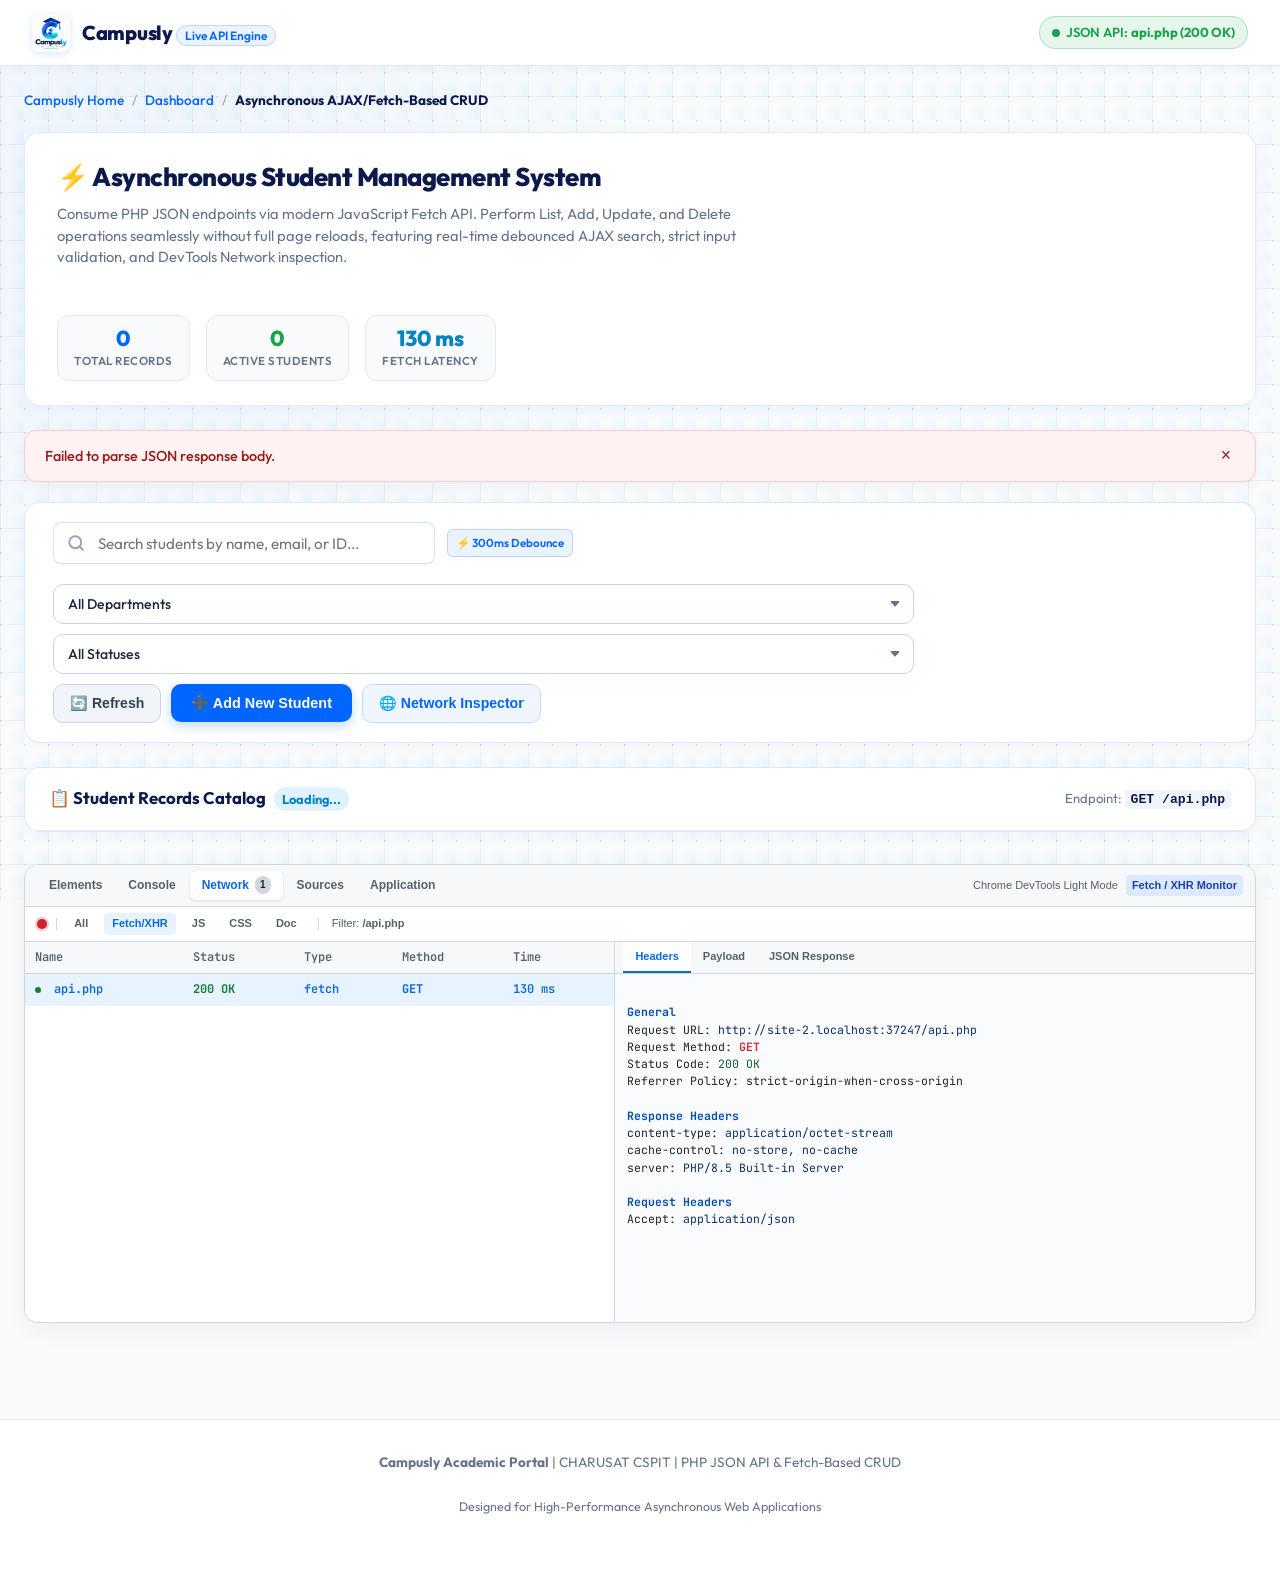
==== commit cb398af8: "refactor: remove all legacy practical labels and unify as Campusly academic portal" ====
--- a/index.html
+++ b/index.html
@@ -3,7 +3,7 @@
 <head>
   <meta charset="UTF-8">
   <meta name="viewport" content="width=device-width, initial-scale=1.0">
-  <title>Practical 13: PHP JSON API & Fetch-Based CRUD - Campusly</title>
+  <title>Student Directory & Live CRUD API - Campusly</title>
   <link rel="icon" type="image/png" href="images/favicon.png">
   <link rel="preconnect" href="https://fonts.googleapis.com">
   <link rel="preconnect" href="https://fonts.gstatic.com" crossorigin>
@@ -11,7 +11,7 @@
   <link rel="stylesheet" href="css/styles.css">
   
   <style>
-    /* Practical 13 Enhanced High-Contrast Light Theme Custom Styles */
+    /* Enhanced High-Contrast Light Theme Custom Styles */
     :root {
       --font-mono: 'JetBrains Mono', Menlo, Consolas, monospace;
       --dt-bg: #ffffff;
@@ -1012,7 +1012,7 @@
       <img src="css/logo.png" alt="Campusly Logo" class="brand-logo-img" onerror="this.style.display='none'">
       <div>
         <span class="brand-title">Campusly</span>
-        <span class="brand-subtitle">Practical 13 Engine</span>
+        <span class="brand-subtitle">Live API Engine</span>
       </div>
     </a>
 
@@ -1032,7 +1032,7 @@
       <span>/</span>
       <a href="dashboard.php">Dashboard</a>
       <span>/</span>
-      <strong style="color: #0b194c;">Practical 13: Asynchronous AJAX/Fetch-Based CRUD</strong>
+      <strong style="color: #0b194c;">Asynchronous AJAX/Fetch-Based CRUD</strong>
     </nav>
 
     <!-- Page Hero Banner -->
@@ -1326,7 +1326,7 @@
 
   <!-- Portal Footer -->
   <footer class="portal-footer">
-    <p><strong>Campusly Academic Portal</strong> | CHARUSAT CSPIT | Practical 13: PHP JSON API & Fetch-Based CRUD</p>
+    <p><strong>Campusly Academic Portal</strong> | CHARUSAT CSPIT | PHP JSON API & Fetch-Based CRUD</p>
     <p style="margin-top: 0.35rem; font-size: 0.78rem;">Designed for High-Performance Asynchronous Web Applications</p>
   </footer>
 
